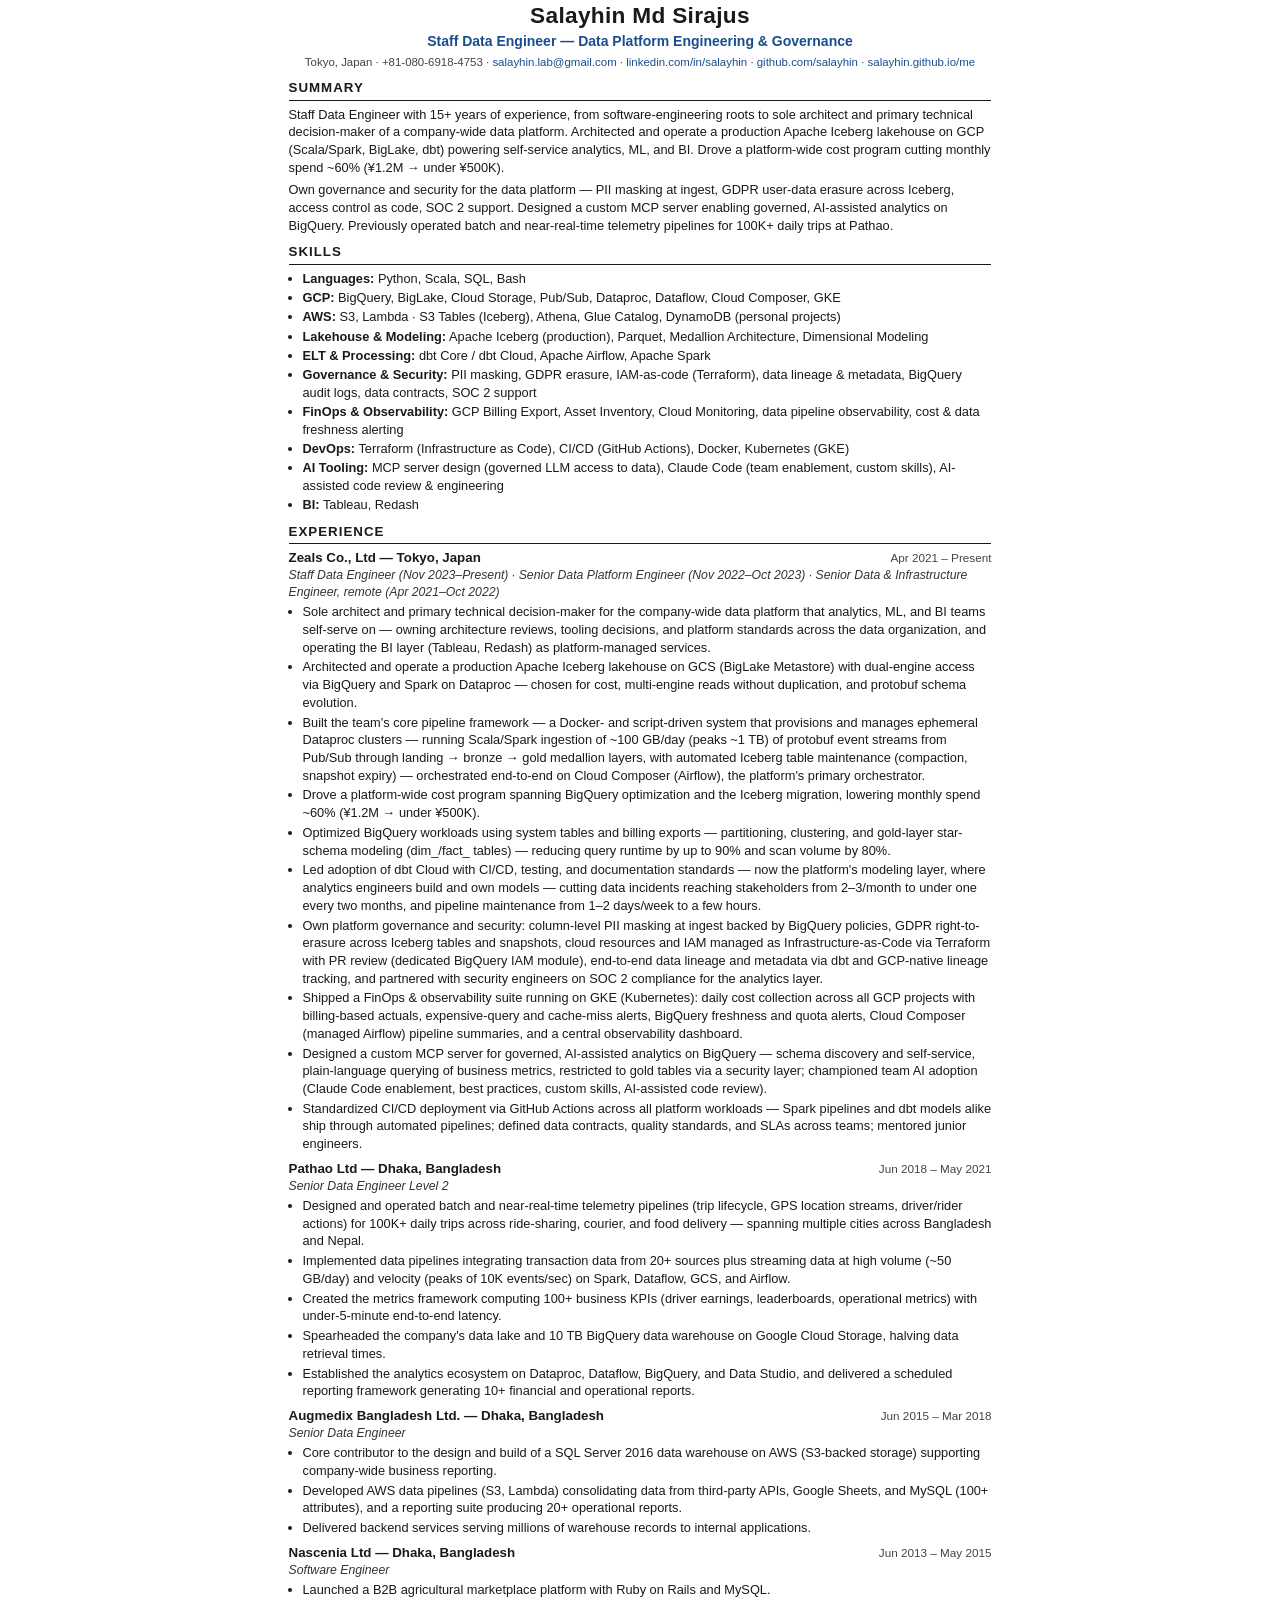
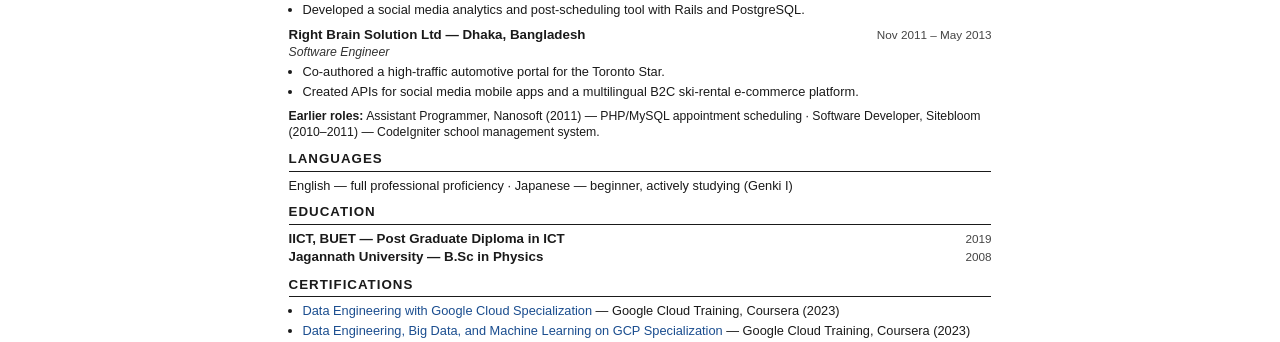
==== resume/resume.html @ dbd42363 "Retitle middle Zeals role to Senior Data Platform Engineer" ====
<!DOCTYPE html>
<html lang="en">
<head>
<meta charset="UTF-8">
<title>Salayhin Md Sirajus — Staff Data Engineer</title>
<style>
  @page { size: A4; margin: 13mm 14mm; }
  * { margin: 0; padding: 0; box-sizing: border-box; }
  body {
    font-family: "Helvetica Neue", Helvetica, Arial, sans-serif;
    font-size: 9.6pt; line-height: 1.38; color: #1a1a1a;
    max-width: 186mm; margin: 0 auto;
  }
  a { color: #1a4d8f; text-decoration: none; }
  h1 { font-size: 17pt; letter-spacing: .3px; text-align: center; }
  .tagline { text-align: center; font-size: 10.5pt; font-weight: 600; color: #1a4d8f; margin-top: 1px; }
  .contact-line { text-align: center; font-size: 8.6pt; color: #444; margin-top: 3px; }
  .contact-line span { white-space: nowrap; }
  h2 {
    font-size: 10pt; text-transform: uppercase; letter-spacing: 1px;
    border-bottom: 1.2px solid #1a1a1a; padding-bottom: 2px; margin: 9px 0 5px;
  }
  .job { margin-bottom: 7px; }
  .job-head { display: flex; justify-content: space-between; align-items: baseline; }
  .job-head h3 { font-size: 10pt; }
  .job-head .dates { font-size: 8.8pt; color: #444; white-space: nowrap; }
  .job .org { font-size: 9.2pt; font-style: italic; color: #333; margin-bottom: 2px; }
  ul { margin: 1px 0 0 14px; }
  li { margin-bottom: 2.2px; }
  .skills-list { margin-left: 14px; }
  .skills-list li { margin-bottom: 1.6px; }
  .earlier { font-size: 9.2pt; }
  .nobreak { break-inside: avoid; }
</style>
</head>
<body>

<h1>Salayhin Md Sirajus</h1>
<div class="tagline">Staff Data Engineer — Data Platform Engineering &amp; Governance</div>
<div class="contact-line">
  <span>Tokyo, Japan</span> · <span>+81-080-6918-4753</span> · <span><a href="mailto:salayhin.lab@gmail.com">salayhin.lab@gmail.com</a></span> ·
  <span><a href="https://linkedin.com/in/salayhin">linkedin.com/in/salayhin</a></span> · <span><a href="https://github.com/salayhin">github.com/salayhin</a></span> · <span><a href="https://salayhin.github.io/me/">salayhin.github.io/me</a></span>
</div>

<h2>Summary</h2>
<p style="margin-bottom: 5px;">Staff Data Engineer with 15+ years of experience, from software-engineering roots to sole architect and primary technical decision-maker of a company-wide data platform. Architected and operate a production Apache Iceberg lakehouse on GCP (Scala/Spark, BigLake, dbt) powering self-service analytics, ML, and BI. Drove a platform-wide cost program cutting monthly spend ~60% (¥1.2M → under ¥500K).</p>
<p>Own governance and security for the data platform — PII masking at ingest, GDPR user-data erasure across Iceberg, access control as code, SOC&nbsp;2 support. Designed a custom MCP server enabling governed, AI-assisted analytics on BigQuery. Previously operated batch and near-real-time telemetry pipelines for 100K+ daily trips at Pathao.</p>

<h2>Skills</h2>
<ul class="skills-list">
  <li><strong>Languages:</strong> Python, Scala, SQL, Bash</li>
  <li><strong>GCP:</strong> BigQuery, BigLake, Cloud Storage, Pub/Sub, Dataproc, Dataflow, Cloud Composer, GKE</li>
  <li><strong>AWS:</strong> S3, Lambda · S3 Tables (Iceberg), Athena, Glue Catalog, DynamoDB (personal projects)</li>
  <li><strong>Lakehouse &amp; Modeling:</strong> Apache Iceberg (production), Parquet, Medallion Architecture, Dimensional Modeling</li>
  <li><strong>ELT &amp; Processing:</strong> dbt Core / dbt Cloud, Apache Airflow, Apache Spark</li>
  <li><strong>Governance &amp; Security:</strong> PII masking, GDPR erasure, IAM-as-code (Terraform), data lineage &amp; metadata, BigQuery audit logs, data contracts, SOC 2 support</li>
  <li><strong>FinOps &amp; Observability:</strong> GCP Billing Export, Asset Inventory, Cloud Monitoring, data pipeline observability, cost &amp; data freshness alerting</li>
  <li><strong>DevOps:</strong> Terraform (Infrastructure as Code), CI/CD (GitHub Actions), Docker, Kubernetes (GKE)</li>
  <li><strong>AI Tooling:</strong> MCP server design (governed LLM access to data), Claude Code (team enablement, custom skills), AI-assisted code review &amp; engineering</li>
  <li><strong>BI:</strong> Tableau, Redash</li>
</ul>

<h2>Experience</h2>

<div class="job">
  <div class="job-head"><h3>Zeals Co., Ltd — Tokyo, Japan</h3><span class="dates">Apr 2021 – Present</span></div>
  <div class="org">Staff Data Engineer (Nov 2023–Present) · Senior Data Platform Engineer (Nov 2022–Oct 2023) · Senior Data &amp; Infrastructure Engineer, remote (Apr 2021–Oct 2022)</div>
  <ul>
    <li>Sole architect and primary technical decision-maker for the company-wide data platform that analytics, ML, and BI teams self-serve on — owning architecture reviews, tooling decisions, and platform standards across the data organization, and operating the BI layer (Tableau, Redash) as platform-managed services.</li>
    <li>Architected and operate a production Apache Iceberg lakehouse on GCS (BigLake Metastore) with dual-engine access via BigQuery and Spark on Dataproc — chosen for cost, multi-engine reads without duplication, and protobuf schema evolution.</li>
    <li>Built the team's core pipeline framework — a Docker- and script-driven system that provisions and manages ephemeral Dataproc clusters — running Scala/Spark ingestion of ~100 GB/day (peaks ~1 TB) of protobuf event streams from Pub/Sub through landing → bronze → gold medallion layers, with automated Iceberg table maintenance (compaction, snapshot expiry) — orchestrated end-to-end on Cloud Composer (Airflow), the platform's primary orchestrator.</li>
    <li>Drove a platform-wide cost program spanning BigQuery optimization and the Iceberg migration, lowering monthly spend ~60% (¥1.2M → under ¥500K).</li>
    <li>Optimized BigQuery workloads using system tables and billing exports — partitioning, clustering, and gold-layer star-schema modeling (dim_/fact_ tables) — reducing query runtime by up to 90% and scan volume by 80%.</li>
    <li>Led adoption of dbt Cloud with CI/CD, testing, and documentation standards — now the platform's modeling layer, where analytics engineers build and own models — cutting data incidents reaching stakeholders from 2–3/month to under one every two months, and pipeline maintenance from 1–2 days/week to a few hours.</li>
    <li>Own platform governance and security: column-level PII masking at ingest backed by BigQuery policies, GDPR right-to-erasure across Iceberg tables and snapshots, cloud resources and IAM managed as Infrastructure-as-Code via Terraform with PR review (dedicated BigQuery IAM module), end-to-end data lineage and metadata via dbt and GCP-native lineage tracking, and partnered with security engineers on SOC 2 compliance for the analytics layer.</li>
    <li>Shipped a FinOps &amp; observability suite running on GKE (Kubernetes): daily cost collection across all GCP projects with billing-based actuals, expensive-query and cache-miss alerts, BigQuery freshness and quota alerts, Cloud Composer (managed Airflow) pipeline summaries, and a central observability dashboard.</li>
    <li>Designed a custom MCP server for governed, AI-assisted analytics on BigQuery — schema discovery and self-service, plain-language querying of business metrics, restricted to gold tables via a security layer; championed team AI adoption (Claude Code enablement, best practices, custom skills, AI-assisted code review).</li>
    <li>Standardized CI/CD deployment via GitHub Actions across all platform workloads — Spark pipelines and dbt models alike ship through automated pipelines; defined data contracts, quality standards, and SLAs across teams; mentored junior engineers.</li>
  </ul>
</div>

<div class="job nobreak">
  <div class="job-head"><h3>Pathao Ltd — Dhaka, Bangladesh</h3><span class="dates">Jun 2018 – May 2021</span></div>
  <div class="org">Senior Data Engineer Level 2</div>
  <ul>
    <li>Designed and operated batch and near-real-time telemetry pipelines (trip lifecycle, GPS location streams, driver/rider actions) for 100K+ daily trips across ride-sharing, courier, and food delivery — spanning multiple cities across Bangladesh and Nepal.</li>
    <li>Implemented data pipelines integrating transaction data from 20+ sources plus streaming data at high volume (~50 GB/day) and velocity (peaks of 10K events/sec) on Spark, Dataflow, GCS, and Airflow.</li>
    <li>Created the metrics framework computing 100+ business KPIs (driver earnings, leaderboards, operational metrics) with under-5-minute end-to-end latency.</li>
    <li>Spearheaded the company's data lake and 10 TB BigQuery data warehouse on Google Cloud Storage, halving data retrieval times.</li>
    <li>Established the analytics ecosystem on Dataproc, Dataflow, BigQuery, and Data Studio, and delivered a scheduled reporting framework generating 10+ financial and operational reports.</li>
  </ul>
</div>

<div class="job nobreak">
  <div class="job-head"><h3>Augmedix Bangladesh Ltd. — Dhaka, Bangladesh</h3><span class="dates">Jun 2015 – Mar 2018</span></div>
  <div class="org">Senior Data Engineer</div>
  <ul>
    <li>Core contributor to the design and build of a SQL Server 2016 data warehouse on AWS (S3-backed storage) supporting company-wide business reporting.</li>
    <li>Developed AWS data pipelines (S3, Lambda) consolidating data from third-party APIs, Google Sheets, and MySQL (100+ attributes), and a reporting suite producing 20+ operational reports.</li>
    <li>Delivered backend services serving millions of warehouse records to internal applications.</li>
  </ul>
</div>

<div class="job nobreak">
  <div class="job-head"><h3>Nascenia Ltd — Dhaka, Bangladesh</h3><span class="dates">Jun 2013 – May 2015</span></div>
  <div class="org">Software Engineer</div>
  <ul>
    <li>Launched a B2B agricultural marketplace platform with Ruby on Rails and MySQL.</li>
    <li>Developed a social media analytics and post-scheduling tool with Rails and PostgreSQL.</li>
  </ul>
</div>

<div class="job nobreak">
  <div class="job-head"><h3>Right Brain Solution Ltd — Dhaka, Bangladesh</h3><span class="dates">Nov 2011 – May 2013</span></div>
  <div class="org">Software Engineer</div>
  <ul>
    <li>Co-authored a high-traffic automotive portal for the Toronto Star.</li>
    <li>Created APIs for social media mobile apps and a multilingual B2C ski-rental e-commerce platform.</li>
  </ul>
</div>

<p class="earlier"><strong>Earlier roles:</strong> Assistant Programmer, Nanosoft (2011) — PHP/MySQL appointment scheduling · Software Developer, Sitebloom (2010–2011) — CodeIgniter school management system.</p>

<h2>Languages</h2>
<p>English — full professional proficiency · Japanese — beginner, actively studying (Genki I)</p>

<h2>Education</h2>
<div class="job-head"><h3>IICT, BUET — Post Graduate Diploma in ICT</h3><span class="dates">2019</span></div>
<div class="job-head"><h3>Jagannath University — B.Sc in Physics</h3><span class="dates">2008</span></div>

<h2>Certifications</h2>
<ul>
  <li><a href="https://www.coursera.org/account/accomplishments/specialization/certificate/MQRYP6DEBYBE">Data Engineering with Google Cloud Specialization</a> — Google Cloud Training, Coursera (2023)</li>
  <li><a href="https://www.coursera.org/account/accomplishments/specialization/certificate/AAQ4TJYJCSDY">Data Engineering, Big Data, and Machine Learning on GCP Specialization</a> — Google Cloud Training, Coursera (2023)</li>
</ul>

</body>
</html>
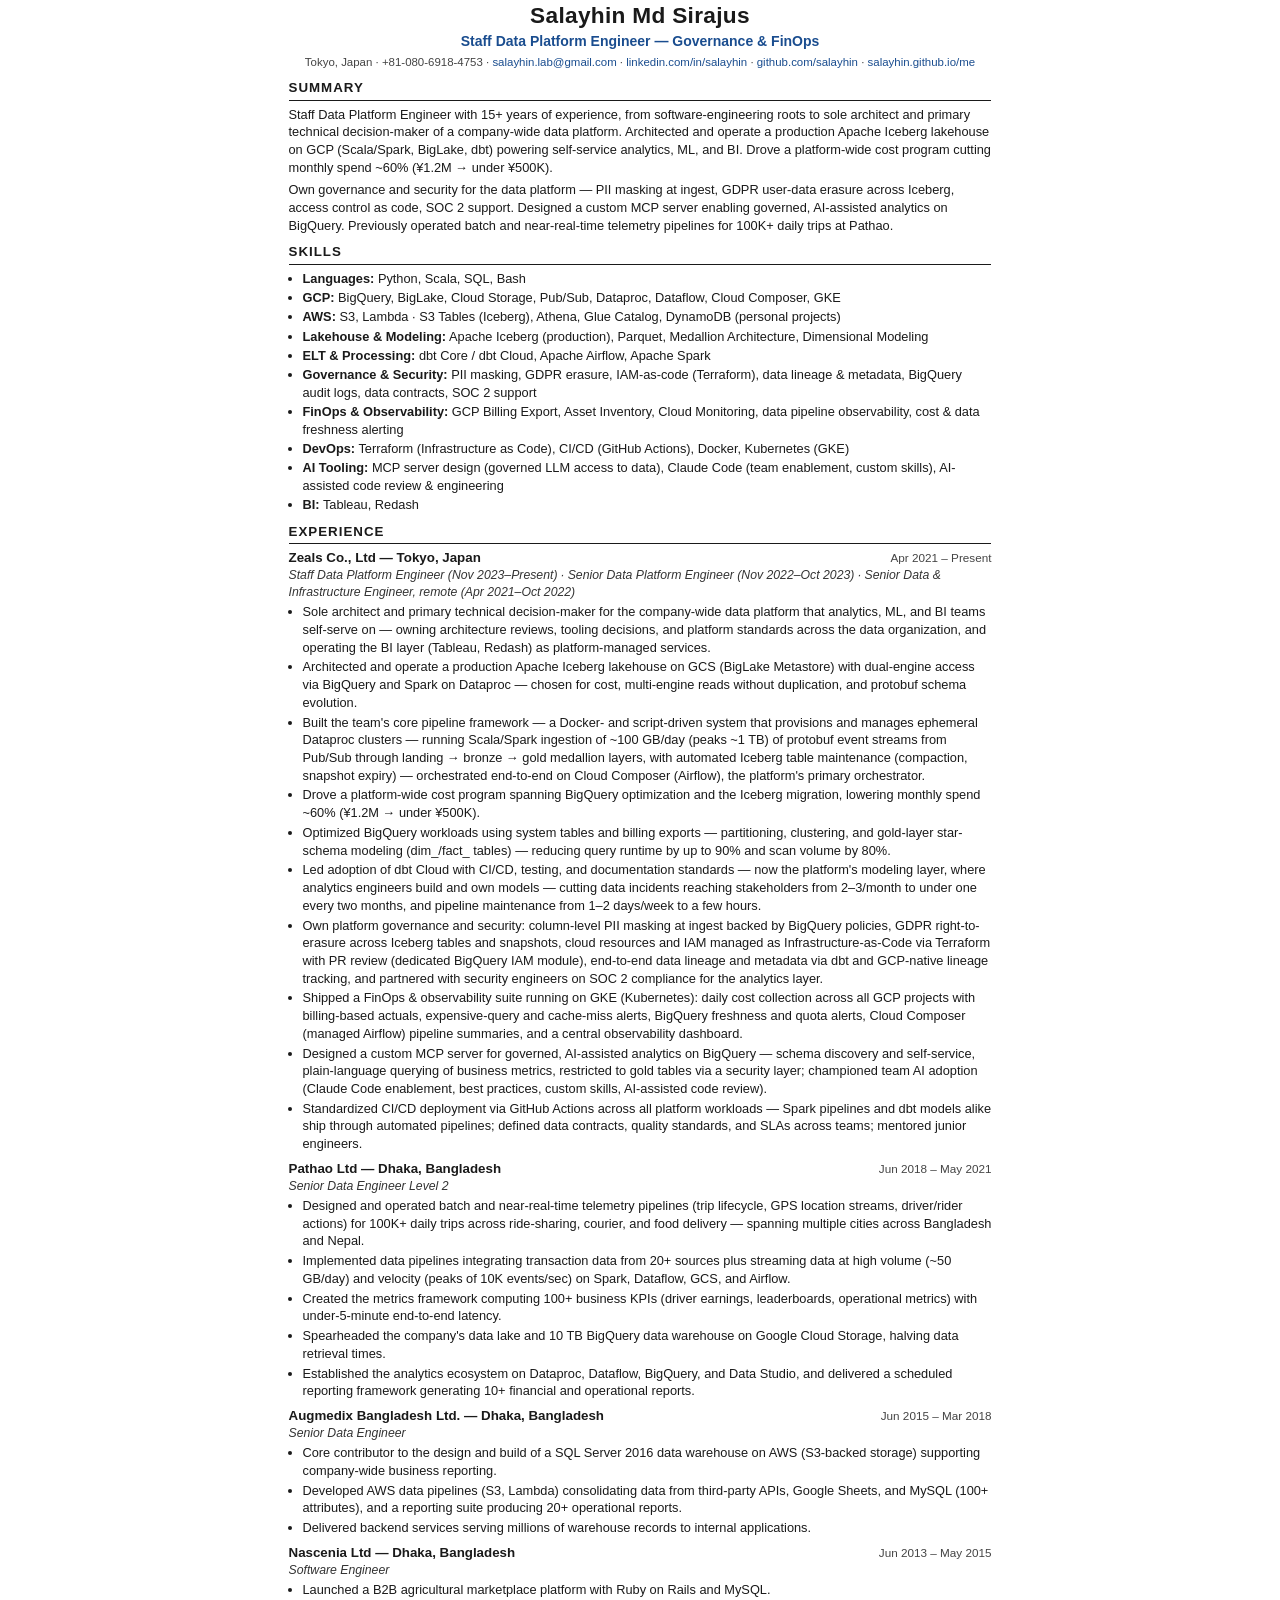
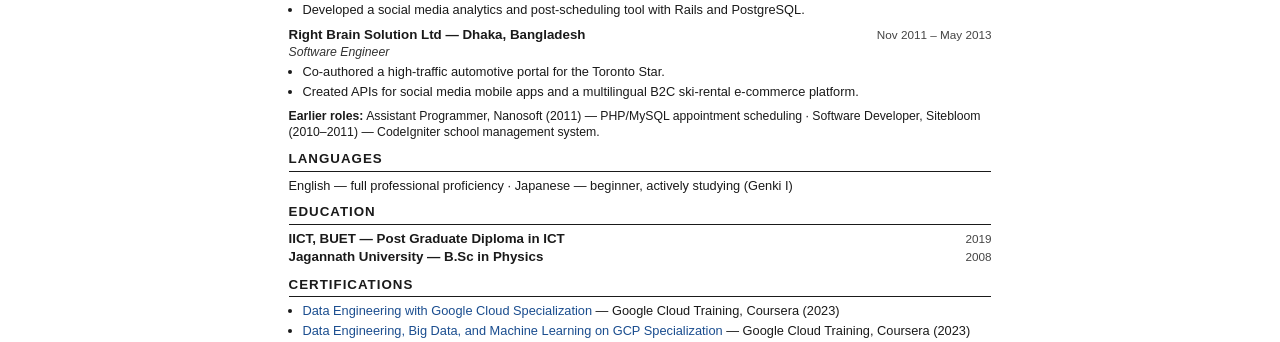
==== commit dcb4131d: "Retitle current role to Staff Data Platform Engineer; trim tagline" ====
--- a/resume/resume.html
+++ b/resume/resume.html
@@ -2,7 +2,7 @@
 <html lang="en">
 <head>
 <meta charset="UTF-8">
-<title>Salayhin Md Sirajus — Staff Data Engineer</title>
+<title>Salayhin Md Sirajus — Staff Data Platform Engineer</title>
 <style>
   @page { size: A4; margin: 13mm 14mm; }
   * { margin: 0; padding: 0; box-sizing: border-box; }
@@ -36,14 +36,14 @@
 <body>
 
 <h1>Salayhin Md Sirajus</h1>
-<div class="tagline">Staff Data Engineer — Data Platform Engineering &amp; Governance</div>
+<div class="tagline">Staff Data Platform Engineer — Governance &amp; FinOps</div>
 <div class="contact-line">
   <span>Tokyo, Japan</span> · <span>+81-080-6918-4753</span> · <span><a href="mailto:salayhin.lab@gmail.com">salayhin.lab@gmail.com</a></span> ·
   <span><a href="https://linkedin.com/in/salayhin">linkedin.com/in/salayhin</a></span> · <span><a href="https://github.com/salayhin">github.com/salayhin</a></span> · <span><a href="https://salayhin.github.io/me/">salayhin.github.io/me</a></span>
 </div>
 
 <h2>Summary</h2>
-<p style="margin-bottom: 5px;">Staff Data Engineer with 15+ years of experience, from software-engineering roots to sole architect and primary technical decision-maker of a company-wide data platform. Architected and operate a production Apache Iceberg lakehouse on GCP (Scala/Spark, BigLake, dbt) powering self-service analytics, ML, and BI. Drove a platform-wide cost program cutting monthly spend ~60% (¥1.2M → under ¥500K).</p>
+<p style="margin-bottom: 5px;">Staff Data Platform Engineer with 15+ years of experience, from software-engineering roots to sole architect and primary technical decision-maker of a company-wide data platform. Architected and operate a production Apache Iceberg lakehouse on GCP (Scala/Spark, BigLake, dbt) powering self-service analytics, ML, and BI. Drove a platform-wide cost program cutting monthly spend ~60% (¥1.2M → under ¥500K).</p>
 <p>Own governance and security for the data platform — PII masking at ingest, GDPR user-data erasure across Iceberg, access control as code, SOC&nbsp;2 support. Designed a custom MCP server enabling governed, AI-assisted analytics on BigQuery. Previously operated batch and near-real-time telemetry pipelines for 100K+ daily trips at Pathao.</p>
 
 <h2>Skills</h2>
@@ -64,7 +64,7 @@
 
 <div class="job">
   <div class="job-head"><h3>Zeals Co., Ltd — Tokyo, Japan</h3><span class="dates">Apr 2021 – Present</span></div>
-  <div class="org">Staff Data Engineer (Nov 2023–Present) · Senior Data Platform Engineer (Nov 2022–Oct 2023) · Senior Data &amp; Infrastructure Engineer, remote (Apr 2021–Oct 2022)</div>
+  <div class="org">Staff Data Platform Engineer (Nov 2023–Present) · Senior Data Platform Engineer (Nov 2022–Oct 2023) · Senior Data &amp; Infrastructure Engineer, remote (Apr 2021–Oct 2022)</div>
   <ul>
     <li>Sole architect and primary technical decision-maker for the company-wide data platform that analytics, ML, and BI teams self-serve on — owning architecture reviews, tooling decisions, and platform standards across the data organization, and operating the BI layer (Tableau, Redash) as platform-managed services.</li>
     <li>Architected and operate a production Apache Iceberg lakehouse on GCS (BigLake Metastore) with dual-engine access via BigQuery and Spark on Dataproc — chosen for cost, multi-engine reads without duplication, and protobuf schema evolution.</li>
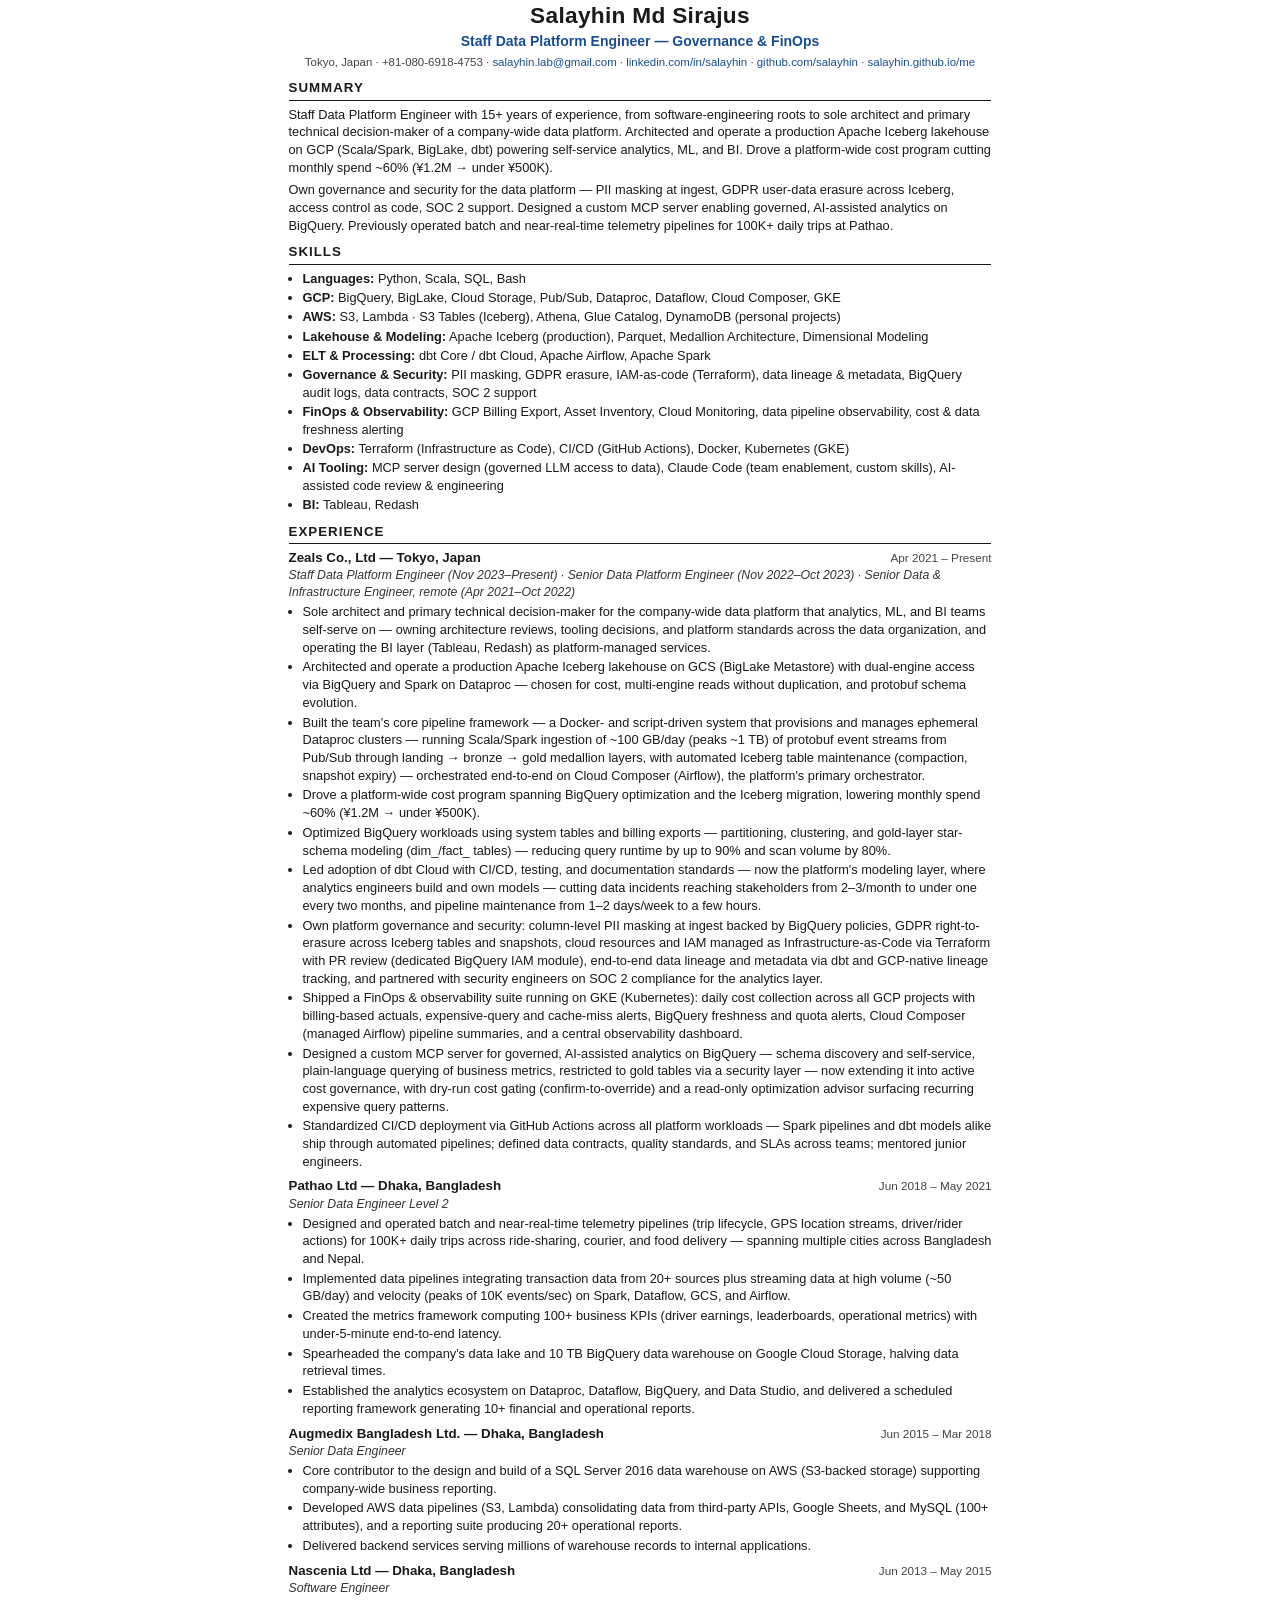
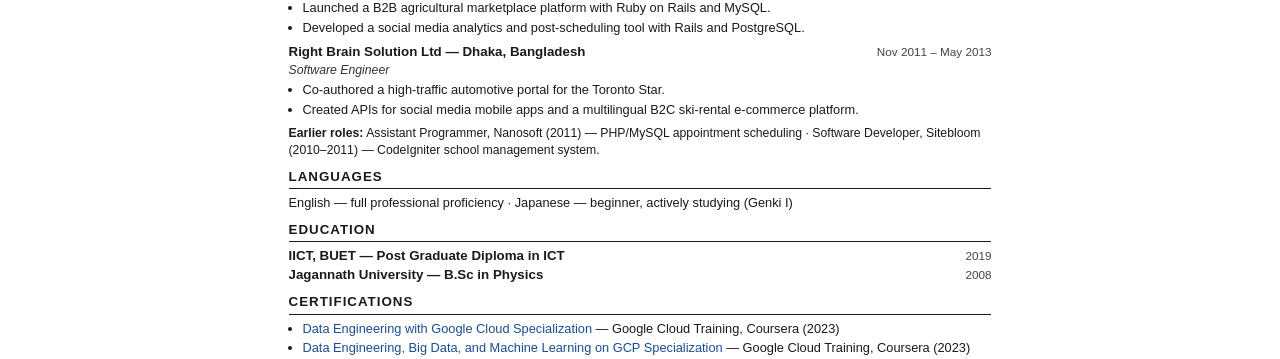
==== commit 066bcc1a: "Resume Updated" ====
--- a/resume/resume.html
+++ b/resume/resume.html
@@ -74,7 +74,7 @@
     <li>Led adoption of dbt Cloud with CI/CD, testing, and documentation standards — now the platform's modeling layer, where analytics engineers build and own models — cutting data incidents reaching stakeholders from 2–3/month to under one every two months, and pipeline maintenance from 1–2 days/week to a few hours.</li>
     <li>Own platform governance and security: column-level PII masking at ingest backed by BigQuery policies, GDPR right-to-erasure across Iceberg tables and snapshots, cloud resources and IAM managed as Infrastructure-as-Code via Terraform with PR review (dedicated BigQuery IAM module), end-to-end data lineage and metadata via dbt and GCP-native lineage tracking, and partnered with security engineers on SOC 2 compliance for the analytics layer.</li>
     <li>Shipped a FinOps &amp; observability suite running on GKE (Kubernetes): daily cost collection across all GCP projects with billing-based actuals, expensive-query and cache-miss alerts, BigQuery freshness and quota alerts, Cloud Composer (managed Airflow) pipeline summaries, and a central observability dashboard.</li>
-    <li>Designed a custom MCP server for governed, AI-assisted analytics on BigQuery — schema discovery and self-service, plain-language querying of business metrics, restricted to gold tables via a security layer; championed team AI adoption (Claude Code enablement, best practices, custom skills, AI-assisted code review).</li>
+    <li>Designed a custom MCP server for governed, AI-assisted analytics on BigQuery — schema discovery and self-service, plain-language querying of business metrics, restricted to gold tables via a security layer — now extending it into active cost governance, with dry-run cost gating (confirm-to-override) and a read-only optimization advisor surfacing recurring expensive query patterns.</li>
     <li>Standardized CI/CD deployment via GitHub Actions across all platform workloads — Spark pipelines and dbt models alike ship through automated pipelines; defined data contracts, quality standards, and SLAs across teams; mentored junior engineers.</li>
   </ul>
 </div>
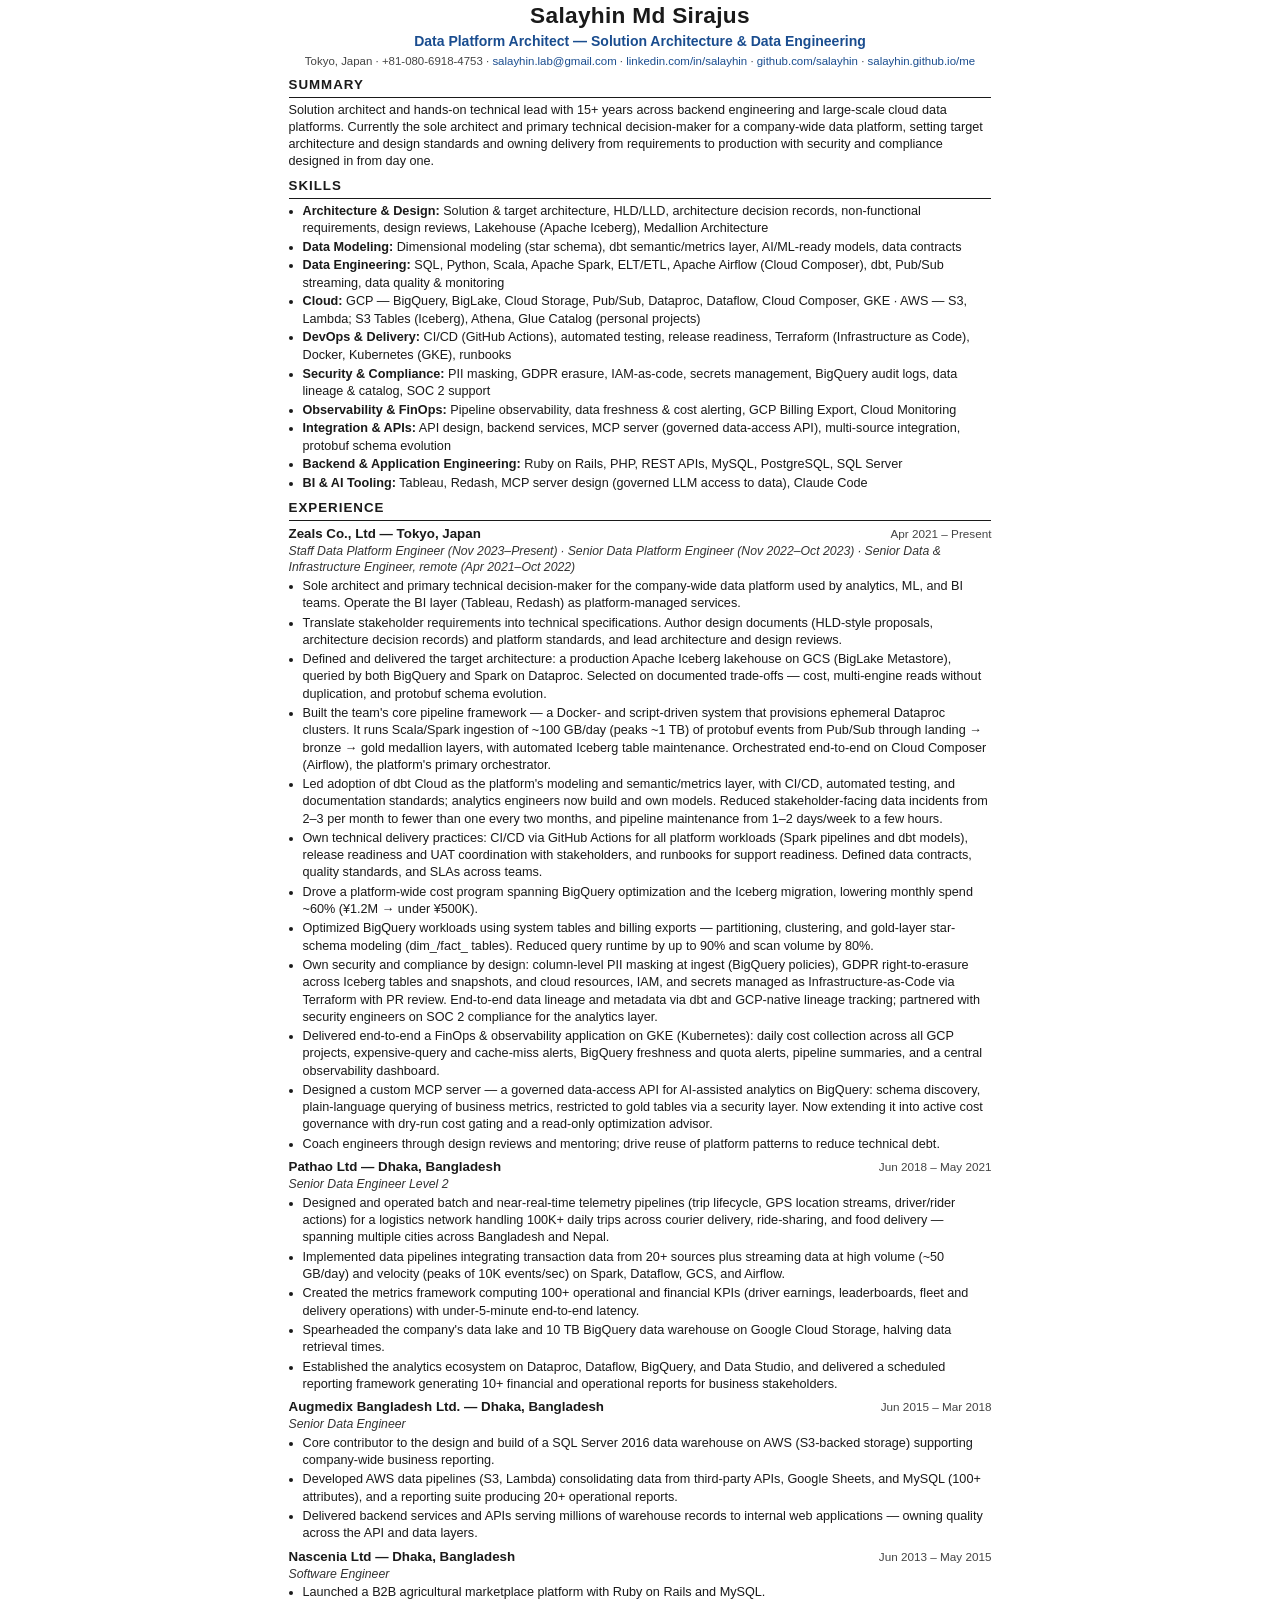
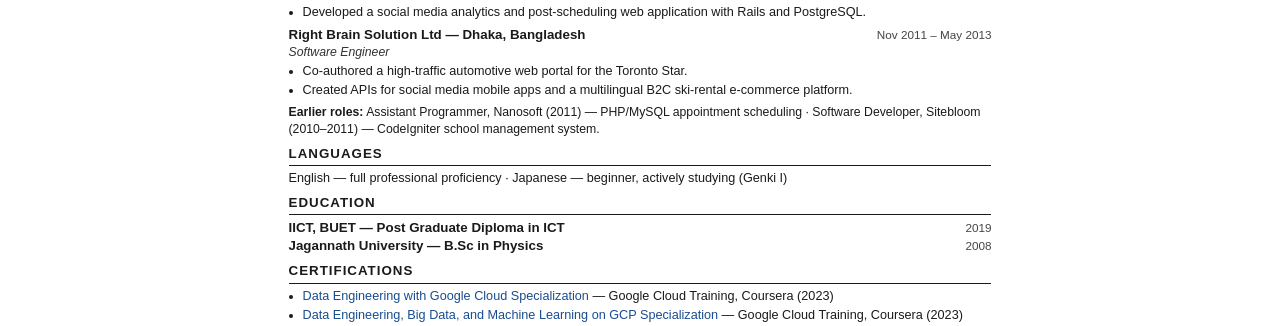
==== commit 04402b21: "Resume Updated" ====
--- a/resume/resume.html
+++ b/resume/resume.html
@@ -2,13 +2,13 @@
 <html lang="en">
 <head>
 <meta charset="UTF-8">
-<title>Salayhin Md Sirajus — Staff Data Platform Engineer</title>
+<title>Salayhin Md Sirajus — Data Platform Architect</title>
 <style>
-  @page { size: A4; margin: 13mm 14mm; }
+  @page { size: A4; margin: 11mm 14mm; }
   * { margin: 0; padding: 0; box-sizing: border-box; }
   body {
     font-family: "Helvetica Neue", Helvetica, Arial, sans-serif;
-    font-size: 9.6pt; line-height: 1.38; color: #1a1a1a;
+    font-size: 9.5pt; line-height: 1.36; color: #1a1a1a;
     max-width: 186mm; margin: 0 auto;
   }
   a { color: #1a4d8f; text-decoration: none; }
@@ -18,9 +18,9 @@
   .contact-line span { white-space: nowrap; }
   h2 {
     font-size: 10pt; text-transform: uppercase; letter-spacing: 1px;
-    border-bottom: 1.2px solid #1a1a1a; padding-bottom: 2px; margin: 9px 0 5px;
+    border-bottom: 1.2px solid #1a1a1a; padding-bottom: 2px; margin: 7px 0 4px;
   }
-  .job { margin-bottom: 7px; }
+  .job { margin-bottom: 5px; }
   .job-head { display: flex; justify-content: space-between; align-items: baseline; }
   .job-head h3 { font-size: 10pt; }
   .job-head .dates { font-size: 8.8pt; color: #444; white-space: nowrap; }
@@ -36,28 +36,27 @@
 <body>
 
 <h1>Salayhin Md Sirajus</h1>
-<div class="tagline">Staff Data Platform Engineer — Governance &amp; FinOps</div>
+<div class="tagline">Data Platform Architect — Solution Architecture &amp; Data Engineering</div>
 <div class="contact-line">
   <span>Tokyo, Japan</span> · <span>+81-080-6918-4753</span> · <span><a href="mailto:salayhin.lab@gmail.com">salayhin.lab@gmail.com</a></span> ·
   <span><a href="https://linkedin.com/in/salayhin">linkedin.com/in/salayhin</a></span> · <span><a href="https://github.com/salayhin">github.com/salayhin</a></span> · <span><a href="https://salayhin.github.io/me/">salayhin.github.io/me</a></span>
 </div>
 
 <h2>Summary</h2>
-<p style="margin-bottom: 5px;">Staff Data Platform Engineer with 15+ years of experience, from software-engineering roots to sole architect and primary technical decision-maker of a company-wide data platform. Architected and operate a production Apache Iceberg lakehouse on GCP (Scala/Spark, BigLake, dbt) powering self-service analytics, ML, and BI. Drove a platform-wide cost program cutting monthly spend ~60% (¥1.2M → under ¥500K).</p>
-<p>Own governance and security for the data platform — PII masking at ingest, GDPR user-data erasure across Iceberg, access control as code, SOC&nbsp;2 support. Designed a custom MCP server enabling governed, AI-assisted analytics on BigQuery. Previously operated batch and near-real-time telemetry pipelines for 100K+ daily trips at Pathao.</p>
+<p>Solution architect and hands-on technical lead with 15+ years across backend engineering and large-scale cloud data platforms. Currently the sole architect and primary technical decision-maker for a company-wide data platform, setting target architecture and design standards and owning delivery from requirements to production with security and compliance designed in from day one.</p>
 
 <h2>Skills</h2>
 <ul class="skills-list">
-  <li><strong>Languages:</strong> Python, Scala, SQL, Bash</li>
-  <li><strong>GCP:</strong> BigQuery, BigLake, Cloud Storage, Pub/Sub, Dataproc, Dataflow, Cloud Composer, GKE</li>
-  <li><strong>AWS:</strong> S3, Lambda · S3 Tables (Iceberg), Athena, Glue Catalog, DynamoDB (personal projects)</li>
-  <li><strong>Lakehouse &amp; Modeling:</strong> Apache Iceberg (production), Parquet, Medallion Architecture, Dimensional Modeling</li>
-  <li><strong>ELT &amp; Processing:</strong> dbt Core / dbt Cloud, Apache Airflow, Apache Spark</li>
-  <li><strong>Governance &amp; Security:</strong> PII masking, GDPR erasure, IAM-as-code (Terraform), data lineage &amp; metadata, BigQuery audit logs, data contracts, SOC 2 support</li>
-  <li><strong>FinOps &amp; Observability:</strong> GCP Billing Export, Asset Inventory, Cloud Monitoring, data pipeline observability, cost &amp; data freshness alerting</li>
-  <li><strong>DevOps:</strong> Terraform (Infrastructure as Code), CI/CD (GitHub Actions), Docker, Kubernetes (GKE)</li>
-  <li><strong>AI Tooling:</strong> MCP server design (governed LLM access to data), Claude Code (team enablement, custom skills), AI-assisted code review &amp; engineering</li>
-  <li><strong>BI:</strong> Tableau, Redash</li>
+  <li><strong>Architecture &amp; Design:</strong> Solution &amp; target architecture, HLD/LLD, architecture decision records, non-functional requirements, design reviews, Lakehouse (Apache Iceberg), Medallion Architecture</li>
+  <li><strong>Data Modeling:</strong> Dimensional modeling (star schema), dbt semantic/metrics layer, AI/ML-ready models, data contracts</li>
+  <li><strong>Data Engineering:</strong> SQL, Python, Scala, Apache Spark, ELT/ETL, Apache Airflow (Cloud Composer), dbt, Pub/Sub streaming, data quality &amp; monitoring</li>
+  <li><strong>Cloud:</strong> GCP — BigQuery, BigLake, Cloud Storage, Pub/Sub, Dataproc, Dataflow, Cloud Composer, GKE · AWS — S3, Lambda; S3 Tables (Iceberg), Athena, Glue Catalog (personal projects)</li>
+  <li><strong>DevOps &amp; Delivery:</strong> CI/CD (GitHub Actions), automated testing, release readiness, Terraform (Infrastructure as Code), Docker, Kubernetes (GKE), runbooks</li>
+  <li><strong>Security &amp; Compliance:</strong> PII masking, GDPR erasure, IAM-as-code, secrets management, BigQuery audit logs, data lineage &amp; catalog, SOC 2 support</li>
+  <li><strong>Observability &amp; FinOps:</strong> Pipeline observability, data freshness &amp; cost alerting, GCP Billing Export, Cloud Monitoring</li>
+  <li><strong>Integration &amp; APIs:</strong> API design, backend services, MCP server (governed data-access API), multi-source integration, protobuf schema evolution</li>
+  <li><strong>Backend &amp; Application Engineering:</strong> Ruby on Rails, PHP, REST APIs, MySQL, PostgreSQL, SQL Server</li>
+  <li><strong>BI &amp; AI Tooling:</strong> Tableau, Redash, MCP server design (governed LLM access to data), Claude Code</li>
 </ul>
 
 <h2>Experience</h2>
@@ -66,16 +65,18 @@
   <div class="job-head"><h3>Zeals Co., Ltd — Tokyo, Japan</h3><span class="dates">Apr 2021 – Present</span></div>
   <div class="org">Staff Data Platform Engineer (Nov 2023–Present) · Senior Data Platform Engineer (Nov 2022–Oct 2023) · Senior Data &amp; Infrastructure Engineer, remote (Apr 2021–Oct 2022)</div>
   <ul>
-    <li>Sole architect and primary technical decision-maker for the company-wide data platform that analytics, ML, and BI teams self-serve on — owning architecture reviews, tooling decisions, and platform standards across the data organization, and operating the BI layer (Tableau, Redash) as platform-managed services.</li>
-    <li>Architected and operate a production Apache Iceberg lakehouse on GCS (BigLake Metastore) with dual-engine access via BigQuery and Spark on Dataproc — chosen for cost, multi-engine reads without duplication, and protobuf schema evolution.</li>
-    <li>Built the team's core pipeline framework — a Docker- and script-driven system that provisions and manages ephemeral Dataproc clusters — running Scala/Spark ingestion of ~100 GB/day (peaks ~1 TB) of protobuf event streams from Pub/Sub through landing → bronze → gold medallion layers, with automated Iceberg table maintenance (compaction, snapshot expiry) — orchestrated end-to-end on Cloud Composer (Airflow), the platform's primary orchestrator.</li>
+    <li>Sole architect and primary technical decision-maker for the company-wide data platform used by analytics, ML, and BI teams. Operate the BI layer (Tableau, Redash) as platform-managed services.</li>
+    <li>Translate stakeholder requirements into technical specifications. Author design documents (HLD-style proposals, architecture decision records) and platform standards, and lead architecture and design reviews.</li>
+    <li>Defined and delivered the target architecture: a production Apache Iceberg lakehouse on GCS (BigLake Metastore), queried by both BigQuery and Spark on Dataproc. Selected on documented trade-offs — cost, multi-engine reads without duplication, and protobuf schema evolution.</li>
+    <li>Built the team's core pipeline framework — a Docker- and script-driven system that provisions ephemeral Dataproc clusters. It runs Scala/Spark ingestion of ~100 GB/day (peaks ~1 TB) of protobuf events from Pub/Sub through landing → bronze → gold medallion layers, with automated Iceberg table maintenance. Orchestrated end-to-end on Cloud Composer (Airflow), the platform's primary orchestrator.</li>
+    <li>Led adoption of dbt Cloud as the platform's modeling and semantic/metrics layer, with CI/CD, automated testing, and documentation standards; analytics engineers now build and own models. Reduced stakeholder-facing data incidents from 2–3 per month to fewer than one every two months, and pipeline maintenance from 1–2 days/week to a few hours.</li>
+    <li>Own technical delivery practices: CI/CD via GitHub Actions for all platform workloads (Spark pipelines and dbt models), release readiness and UAT coordination with stakeholders, and runbooks for support readiness. Defined data contracts, quality standards, and SLAs across teams.</li>
     <li>Drove a platform-wide cost program spanning BigQuery optimization and the Iceberg migration, lowering monthly spend ~60% (¥1.2M → under ¥500K).</li>
-    <li>Optimized BigQuery workloads using system tables and billing exports — partitioning, clustering, and gold-layer star-schema modeling (dim_/fact_ tables) — reducing query runtime by up to 90% and scan volume by 80%.</li>
-    <li>Led adoption of dbt Cloud with CI/CD, testing, and documentation standards — now the platform's modeling layer, where analytics engineers build and own models — cutting data incidents reaching stakeholders from 2–3/month to under one every two months, and pipeline maintenance from 1–2 days/week to a few hours.</li>
-    <li>Own platform governance and security: column-level PII masking at ingest backed by BigQuery policies, GDPR right-to-erasure across Iceberg tables and snapshots, cloud resources and IAM managed as Infrastructure-as-Code via Terraform with PR review (dedicated BigQuery IAM module), end-to-end data lineage and metadata via dbt and GCP-native lineage tracking, and partnered with security engineers on SOC 2 compliance for the analytics layer.</li>
-    <li>Shipped a FinOps &amp; observability suite running on GKE (Kubernetes): daily cost collection across all GCP projects with billing-based actuals, expensive-query and cache-miss alerts, BigQuery freshness and quota alerts, Cloud Composer (managed Airflow) pipeline summaries, and a central observability dashboard.</li>
-    <li>Designed a custom MCP server for governed, AI-assisted analytics on BigQuery — schema discovery and self-service, plain-language querying of business metrics, restricted to gold tables via a security layer — now extending it into active cost governance, with dry-run cost gating (confirm-to-override) and a read-only optimization advisor surfacing recurring expensive query patterns.</li>
-    <li>Standardized CI/CD deployment via GitHub Actions across all platform workloads — Spark pipelines and dbt models alike ship through automated pipelines; defined data contracts, quality standards, and SLAs across teams; mentored junior engineers.</li>
+    <li>Optimized BigQuery workloads using system tables and billing exports — partitioning, clustering, and gold-layer star-schema modeling (dim_/fact_ tables). Reduced query runtime by up to 90% and scan volume by 80%.</li>
+    <li>Own security and compliance by design: column-level PII masking at ingest (BigQuery policies), GDPR right-to-erasure across Iceberg tables and snapshots, and cloud resources, IAM, and secrets managed as Infrastructure-as-Code via Terraform with PR review. End-to-end data lineage and metadata via dbt and GCP-native lineage tracking; partnered with security engineers on SOC 2 compliance for the analytics layer.</li>
+    <li>Delivered end-to-end a FinOps &amp; observability application on GKE (Kubernetes): daily cost collection across all GCP projects, expensive-query and cache-miss alerts, BigQuery freshness and quota alerts, pipeline summaries, and a central observability dashboard.</li>
+    <li>Designed a custom MCP server — a governed data-access API for AI-assisted analytics on BigQuery: schema discovery, plain-language querying of business metrics, restricted to gold tables via a security layer. Now extending it into active cost governance with dry-run cost gating and a read-only optimization advisor.</li>
+    <li>Coach engineers through design reviews and mentoring; drive reuse of platform patterns to reduce technical debt.</li>
   </ul>
 </div>
 
@@ -83,11 +84,11 @@
   <div class="job-head"><h3>Pathao Ltd — Dhaka, Bangladesh</h3><span class="dates">Jun 2018 – May 2021</span></div>
   <div class="org">Senior Data Engineer Level 2</div>
   <ul>
-    <li>Designed and operated batch and near-real-time telemetry pipelines (trip lifecycle, GPS location streams, driver/rider actions) for 100K+ daily trips across ride-sharing, courier, and food delivery — spanning multiple cities across Bangladesh and Nepal.</li>
+    <li>Designed and operated batch and near-real-time telemetry pipelines (trip lifecycle, GPS location streams, driver/rider actions) for a logistics network handling 100K+ daily trips across courier delivery, ride-sharing, and food delivery — spanning multiple cities across Bangladesh and Nepal.</li>
     <li>Implemented data pipelines integrating transaction data from 20+ sources plus streaming data at high volume (~50 GB/day) and velocity (peaks of 10K events/sec) on Spark, Dataflow, GCS, and Airflow.</li>
-    <li>Created the metrics framework computing 100+ business KPIs (driver earnings, leaderboards, operational metrics) with under-5-minute end-to-end latency.</li>
+    <li>Created the metrics framework computing 100+ operational and financial KPIs (driver earnings, leaderboards, fleet and delivery operations) with under-5-minute end-to-end latency.</li>
     <li>Spearheaded the company's data lake and 10 TB BigQuery data warehouse on Google Cloud Storage, halving data retrieval times.</li>
-    <li>Established the analytics ecosystem on Dataproc, Dataflow, BigQuery, and Data Studio, and delivered a scheduled reporting framework generating 10+ financial and operational reports.</li>
+    <li>Established the analytics ecosystem on Dataproc, Dataflow, BigQuery, and Data Studio, and delivered a scheduled reporting framework generating 10+ financial and operational reports for business stakeholders.</li>
   </ul>
 </div>
 
@@ -97,7 +98,7 @@
   <ul>
     <li>Core contributor to the design and build of a SQL Server 2016 data warehouse on AWS (S3-backed storage) supporting company-wide business reporting.</li>
     <li>Developed AWS data pipelines (S3, Lambda) consolidating data from third-party APIs, Google Sheets, and MySQL (100+ attributes), and a reporting suite producing 20+ operational reports.</li>
-    <li>Delivered backend services serving millions of warehouse records to internal applications.</li>
+    <li>Delivered backend services and APIs serving millions of warehouse records to internal web applications — owning quality across the API and data layers.</li>
   </ul>
 </div>
 
@@ -106,7 +107,7 @@
   <div class="org">Software Engineer</div>
   <ul>
     <li>Launched a B2B agricultural marketplace platform with Ruby on Rails and MySQL.</li>
-    <li>Developed a social media analytics and post-scheduling tool with Rails and PostgreSQL.</li>
+    <li>Developed a social media analytics and post-scheduling web application with Rails and PostgreSQL.</li>
   </ul>
 </div>
 
@@ -114,7 +115,7 @@
   <div class="job-head"><h3>Right Brain Solution Ltd — Dhaka, Bangladesh</h3><span class="dates">Nov 2011 – May 2013</span></div>
   <div class="org">Software Engineer</div>
   <ul>
-    <li>Co-authored a high-traffic automotive portal for the Toronto Star.</li>
+    <li>Co-authored a high-traffic automotive web portal for the Toronto Star.</li>
     <li>Created APIs for social media mobile apps and a multilingual B2C ski-rental e-commerce platform.</li>
   </ul>
 </div>
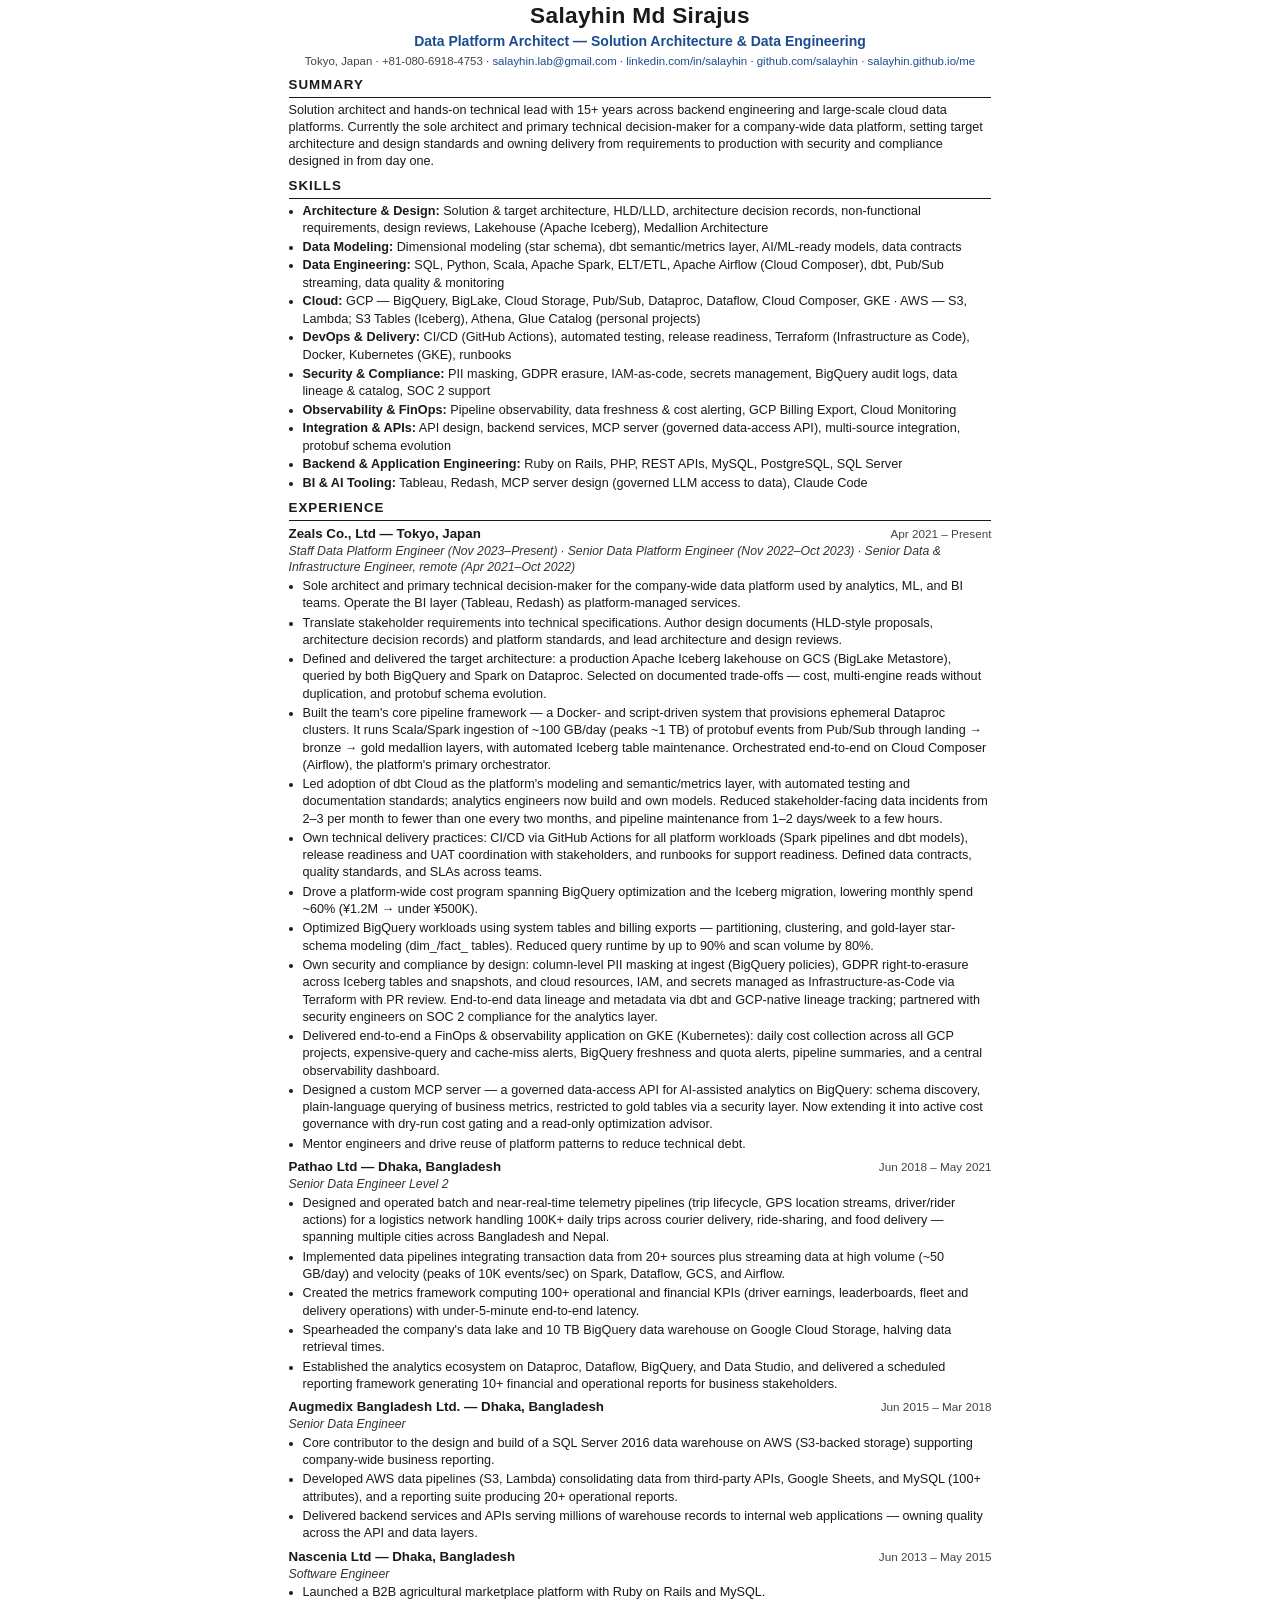
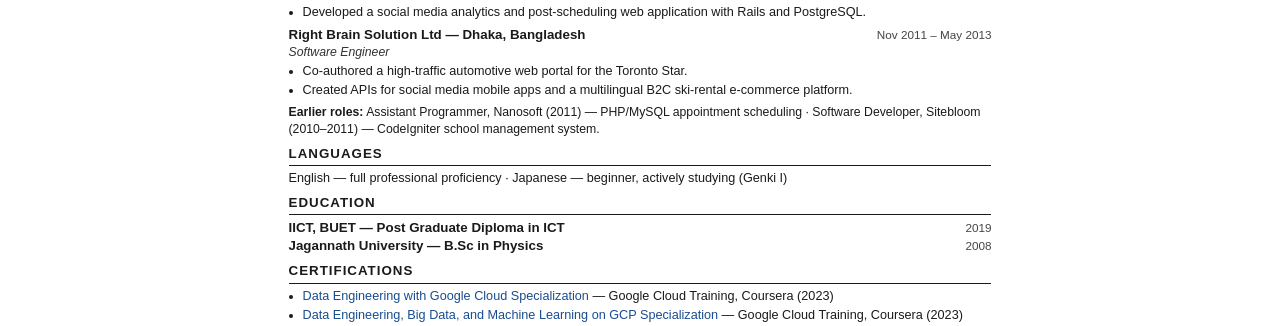
==== commit c3bddf79: "Resume Updated" ====
--- a/resume/resume.html
+++ b/resume/resume.html
@@ -69,14 +69,14 @@
     <li>Translate stakeholder requirements into technical specifications. Author design documents (HLD-style proposals, architecture decision records) and platform standards, and lead architecture and design reviews.</li>
     <li>Defined and delivered the target architecture: a production Apache Iceberg lakehouse on GCS (BigLake Metastore), queried by both BigQuery and Spark on Dataproc. Selected on documented trade-offs — cost, multi-engine reads without duplication, and protobuf schema evolution.</li>
     <li>Built the team's core pipeline framework — a Docker- and script-driven system that provisions ephemeral Dataproc clusters. It runs Scala/Spark ingestion of ~100 GB/day (peaks ~1 TB) of protobuf events from Pub/Sub through landing → bronze → gold medallion layers, with automated Iceberg table maintenance. Orchestrated end-to-end on Cloud Composer (Airflow), the platform's primary orchestrator.</li>
-    <li>Led adoption of dbt Cloud as the platform's modeling and semantic/metrics layer, with CI/CD, automated testing, and documentation standards; analytics engineers now build and own models. Reduced stakeholder-facing data incidents from 2–3 per month to fewer than one every two months, and pipeline maintenance from 1–2 days/week to a few hours.</li>
+    <li>Led adoption of dbt Cloud as the platform's modeling and semantic/metrics layer, with automated testing and documentation standards; analytics engineers now build and own models. Reduced stakeholder-facing data incidents from 2–3 per month to fewer than one every two months, and pipeline maintenance from 1–2 days/week to a few hours.</li>
     <li>Own technical delivery practices: CI/CD via GitHub Actions for all platform workloads (Spark pipelines and dbt models), release readiness and UAT coordination with stakeholders, and runbooks for support readiness. Defined data contracts, quality standards, and SLAs across teams.</li>
     <li>Drove a platform-wide cost program spanning BigQuery optimization and the Iceberg migration, lowering monthly spend ~60% (¥1.2M → under ¥500K).</li>
     <li>Optimized BigQuery workloads using system tables and billing exports — partitioning, clustering, and gold-layer star-schema modeling (dim_/fact_ tables). Reduced query runtime by up to 90% and scan volume by 80%.</li>
     <li>Own security and compliance by design: column-level PII masking at ingest (BigQuery policies), GDPR right-to-erasure across Iceberg tables and snapshots, and cloud resources, IAM, and secrets managed as Infrastructure-as-Code via Terraform with PR review. End-to-end data lineage and metadata via dbt and GCP-native lineage tracking; partnered with security engineers on SOC 2 compliance for the analytics layer.</li>
     <li>Delivered end-to-end a FinOps &amp; observability application on GKE (Kubernetes): daily cost collection across all GCP projects, expensive-query and cache-miss alerts, BigQuery freshness and quota alerts, pipeline summaries, and a central observability dashboard.</li>
     <li>Designed a custom MCP server — a governed data-access API for AI-assisted analytics on BigQuery: schema discovery, plain-language querying of business metrics, restricted to gold tables via a security layer. Now extending it into active cost governance with dry-run cost gating and a read-only optimization advisor.</li>
-    <li>Coach engineers through design reviews and mentoring; drive reuse of platform patterns to reduce technical debt.</li>
+    <li>Mentor engineers and drive reuse of platform patterns to reduce technical debt.</li>
   </ul>
 </div>
 
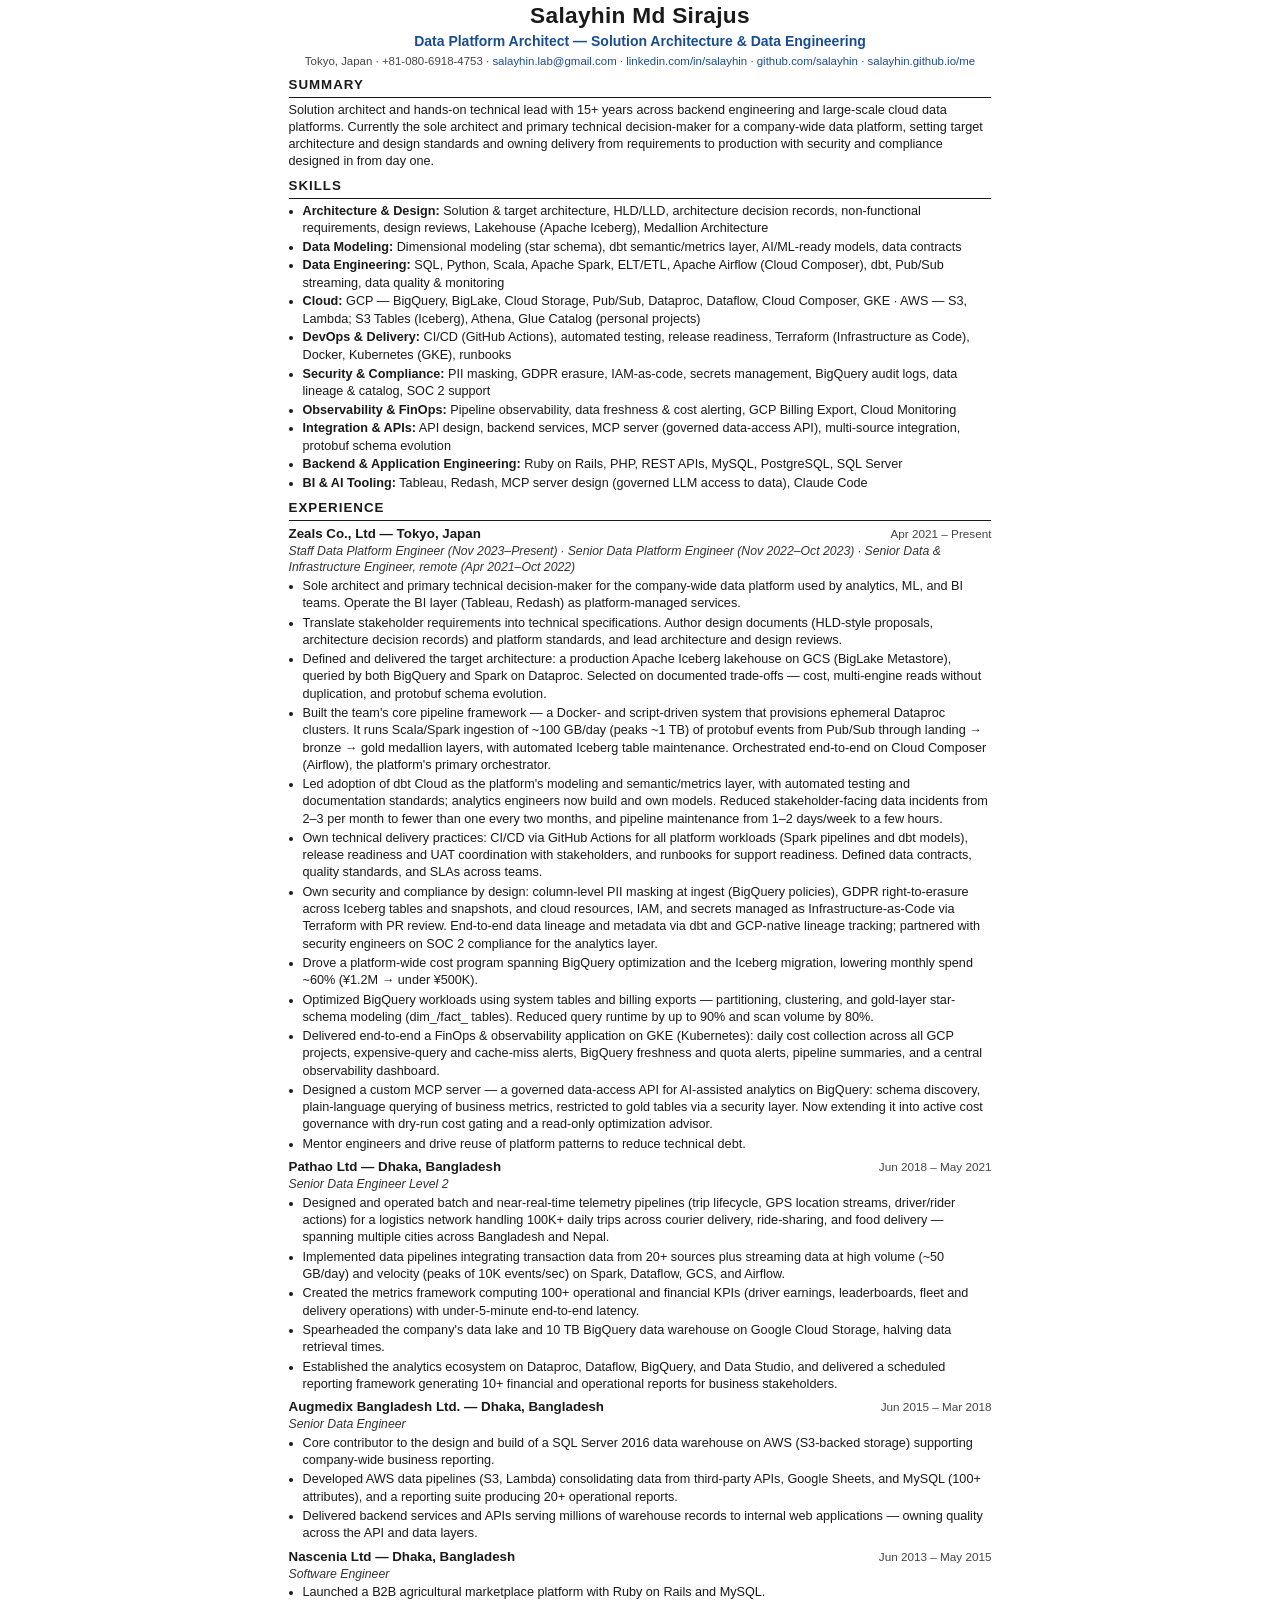
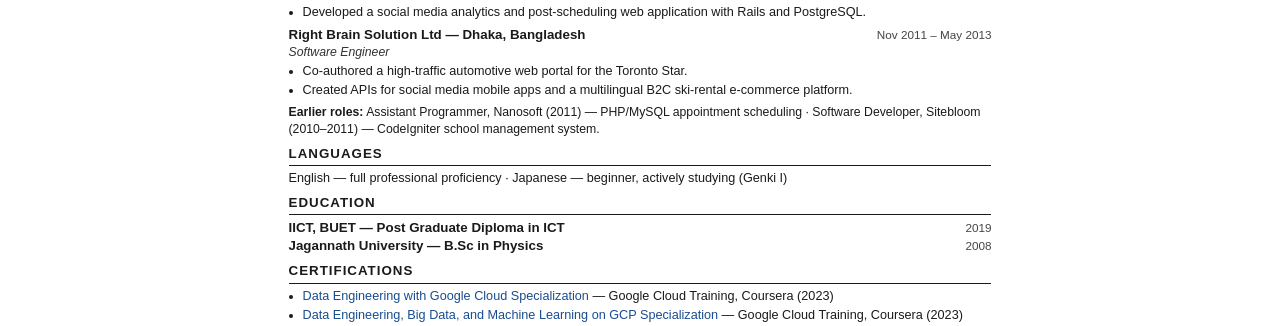
==== commit fdefc373: "Resume Updated" ====
--- a/resume/resume.html
+++ b/resume/resume.html
@@ -71,9 +71,9 @@
     <li>Built the team's core pipeline framework — a Docker- and script-driven system that provisions ephemeral Dataproc clusters. It runs Scala/Spark ingestion of ~100 GB/day (peaks ~1 TB) of protobuf events from Pub/Sub through landing → bronze → gold medallion layers, with automated Iceberg table maintenance. Orchestrated end-to-end on Cloud Composer (Airflow), the platform's primary orchestrator.</li>
     <li>Led adoption of dbt Cloud as the platform's modeling and semantic/metrics layer, with automated testing and documentation standards; analytics engineers now build and own models. Reduced stakeholder-facing data incidents from 2–3 per month to fewer than one every two months, and pipeline maintenance from 1–2 days/week to a few hours.</li>
     <li>Own technical delivery practices: CI/CD via GitHub Actions for all platform workloads (Spark pipelines and dbt models), release readiness and UAT coordination with stakeholders, and runbooks for support readiness. Defined data contracts, quality standards, and SLAs across teams.</li>
+    <li>Own security and compliance by design: column-level PII masking at ingest (BigQuery policies), GDPR right-to-erasure across Iceberg tables and snapshots, and cloud resources, IAM, and secrets managed as Infrastructure-as-Code via Terraform with PR review. End-to-end data lineage and metadata via dbt and GCP-native lineage tracking; partnered with security engineers on SOC 2 compliance for the analytics layer.</li>
     <li>Drove a platform-wide cost program spanning BigQuery optimization and the Iceberg migration, lowering monthly spend ~60% (¥1.2M → under ¥500K).</li>
     <li>Optimized BigQuery workloads using system tables and billing exports — partitioning, clustering, and gold-layer star-schema modeling (dim_/fact_ tables). Reduced query runtime by up to 90% and scan volume by 80%.</li>
-    <li>Own security and compliance by design: column-level PII masking at ingest (BigQuery policies), GDPR right-to-erasure across Iceberg tables and snapshots, and cloud resources, IAM, and secrets managed as Infrastructure-as-Code via Terraform with PR review. End-to-end data lineage and metadata via dbt and GCP-native lineage tracking; partnered with security engineers on SOC 2 compliance for the analytics layer.</li>
     <li>Delivered end-to-end a FinOps &amp; observability application on GKE (Kubernetes): daily cost collection across all GCP projects, expensive-query and cache-miss alerts, BigQuery freshness and quota alerts, pipeline summaries, and a central observability dashboard.</li>
     <li>Designed a custom MCP server — a governed data-access API for AI-assisted analytics on BigQuery: schema discovery, plain-language querying of business metrics, restricted to gold tables via a security layer. Now extending it into active cost governance with dry-run cost gating and a read-only optimization advisor.</li>
     <li>Mentor engineers and drive reuse of platform patterns to reduce technical debt.</li>
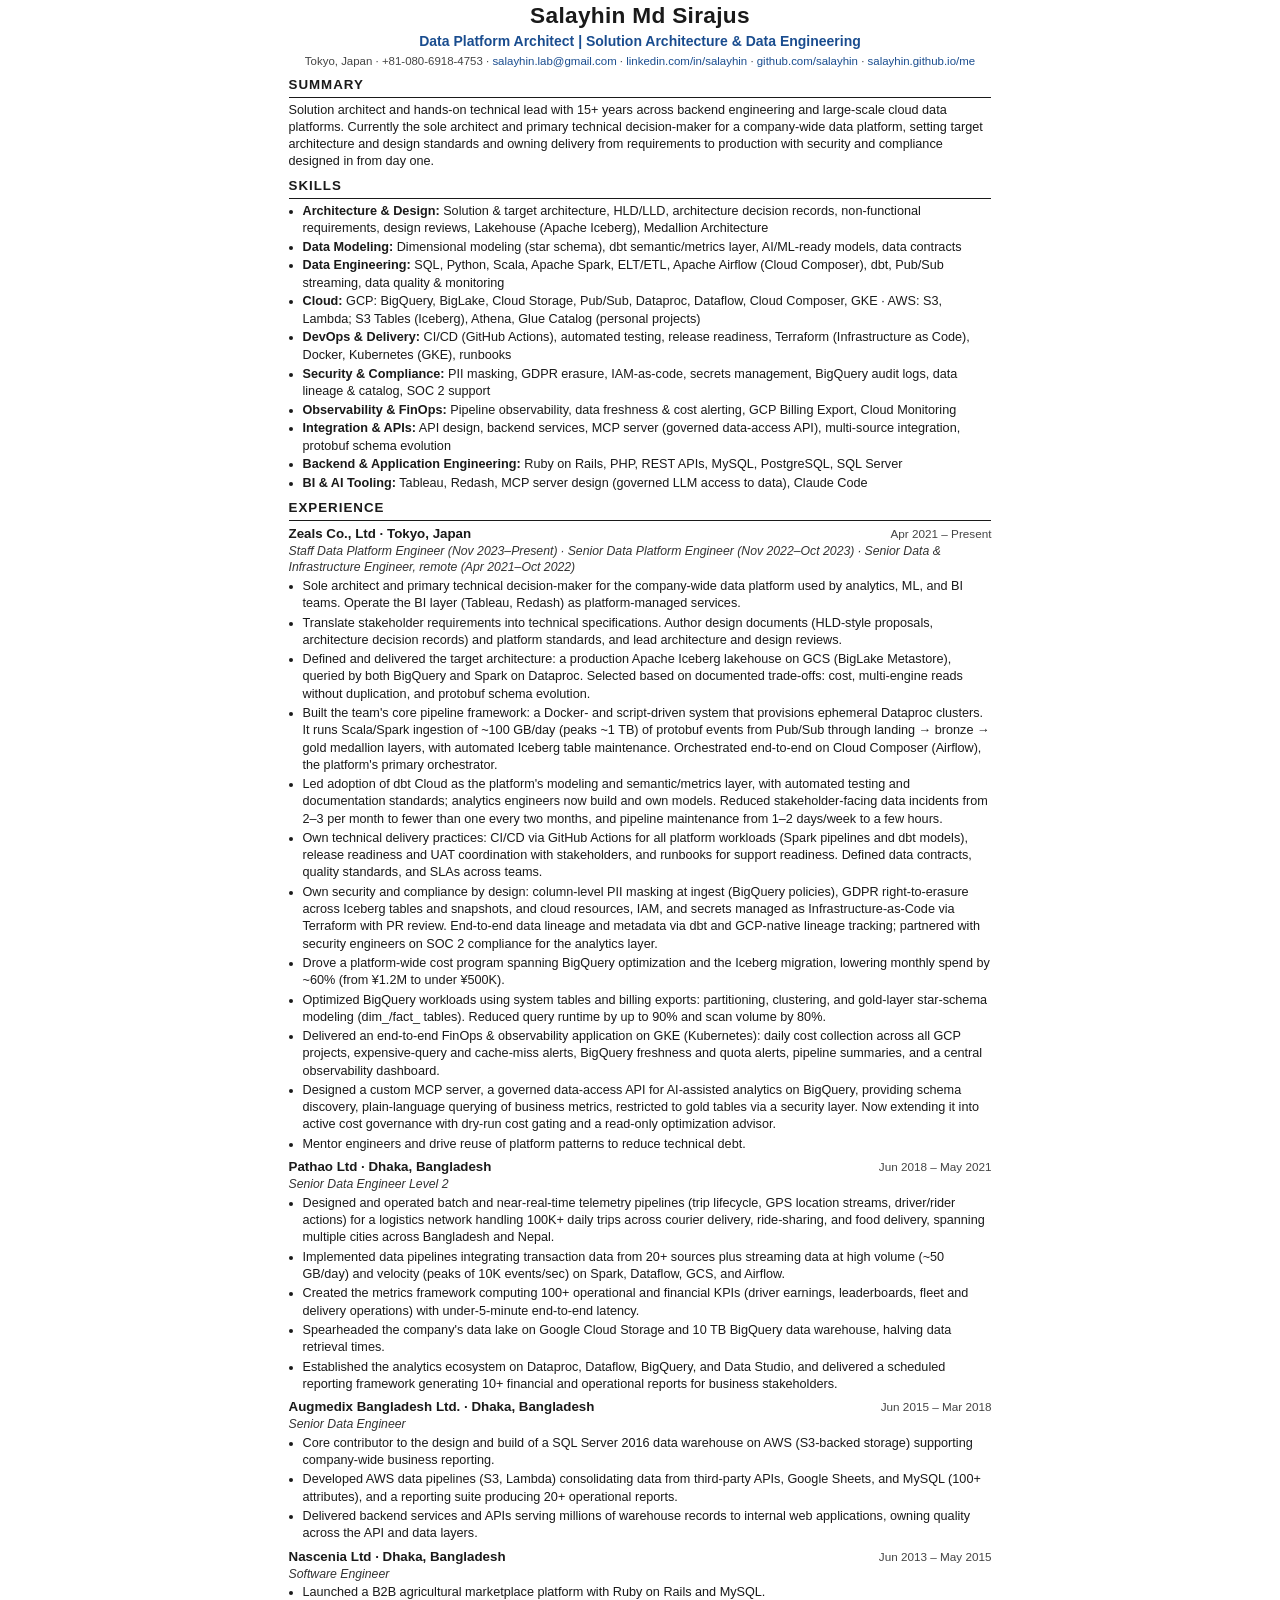
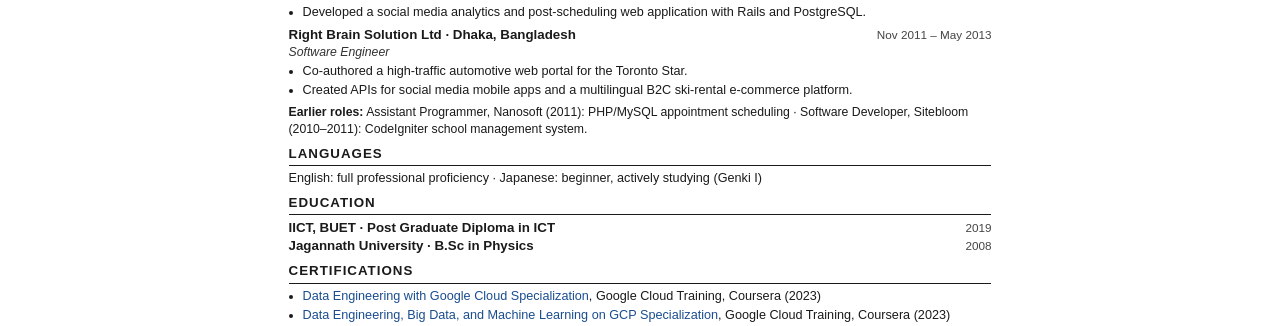
==== commit c0856e51: "Resume Updated" ====
--- a/resume/resume.html
+++ b/resume/resume.html
@@ -2,7 +2,7 @@
 <html lang="en">
 <head>
 <meta charset="UTF-8">
-<title>Salayhin Md Sirajus — Data Platform Architect</title>
+<title>Salayhin Md Sirajus | Data Platform Architect</title>
 <style>
   @page { size: A4; margin: 11mm 14mm; }
   * { margin: 0; padding: 0; box-sizing: border-box; }
@@ -36,7 +36,7 @@
 <body>
 
 <h1>Salayhin Md Sirajus</h1>
-<div class="tagline">Data Platform Architect — Solution Architecture &amp; Data Engineering</div>
+<div class="tagline">Data Platform Architect | Solution Architecture &amp; Data Engineering</div>
 <div class="contact-line">
   <span>Tokyo, Japan</span> · <span>+81-080-6918-4753</span> · <span><a href="mailto:salayhin.lab@gmail.com">salayhin.lab@gmail.com</a></span> ·
   <span><a href="https://linkedin.com/in/salayhin">linkedin.com/in/salayhin</a></span> · <span><a href="https://github.com/salayhin">github.com/salayhin</a></span> · <span><a href="https://salayhin.github.io/me/">salayhin.github.io/me</a></span>
@@ -50,7 +50,7 @@
   <li><strong>Architecture &amp; Design:</strong> Solution &amp; target architecture, HLD/LLD, architecture decision records, non-functional requirements, design reviews, Lakehouse (Apache Iceberg), Medallion Architecture</li>
   <li><strong>Data Modeling:</strong> Dimensional modeling (star schema), dbt semantic/metrics layer, AI/ML-ready models, data contracts</li>
   <li><strong>Data Engineering:</strong> SQL, Python, Scala, Apache Spark, ELT/ETL, Apache Airflow (Cloud Composer), dbt, Pub/Sub streaming, data quality &amp; monitoring</li>
-  <li><strong>Cloud:</strong> GCP — BigQuery, BigLake, Cloud Storage, Pub/Sub, Dataproc, Dataflow, Cloud Composer, GKE · AWS — S3, Lambda; S3 Tables (Iceberg), Athena, Glue Catalog (personal projects)</li>
+  <li><strong>Cloud:</strong> GCP: BigQuery, BigLake, Cloud Storage, Pub/Sub, Dataproc, Dataflow, Cloud Composer, GKE · AWS: S3, Lambda; S3 Tables (Iceberg), Athena, Glue Catalog (personal projects)</li>
   <li><strong>DevOps &amp; Delivery:</strong> CI/CD (GitHub Actions), automated testing, release readiness, Terraform (Infrastructure as Code), Docker, Kubernetes (GKE), runbooks</li>
   <li><strong>Security &amp; Compliance:</strong> PII masking, GDPR erasure, IAM-as-code, secrets management, BigQuery audit logs, data lineage &amp; catalog, SOC 2 support</li>
   <li><strong>Observability &amp; FinOps:</strong> Pipeline observability, data freshness &amp; cost alerting, GCP Billing Export, Cloud Monitoring</li>
@@ -62,48 +62,48 @@
 <h2>Experience</h2>
 
 <div class="job">
-  <div class="job-head"><h3>Zeals Co., Ltd — Tokyo, Japan</h3><span class="dates">Apr 2021 – Present</span></div>
+  <div class="job-head"><h3>Zeals Co., Ltd · Tokyo, Japan</h3><span class="dates">Apr 2021 – Present</span></div>
   <div class="org">Staff Data Platform Engineer (Nov 2023–Present) · Senior Data Platform Engineer (Nov 2022–Oct 2023) · Senior Data &amp; Infrastructure Engineer, remote (Apr 2021–Oct 2022)</div>
   <ul>
     <li>Sole architect and primary technical decision-maker for the company-wide data platform used by analytics, ML, and BI teams. Operate the BI layer (Tableau, Redash) as platform-managed services.</li>
     <li>Translate stakeholder requirements into technical specifications. Author design documents (HLD-style proposals, architecture decision records) and platform standards, and lead architecture and design reviews.</li>
-    <li>Defined and delivered the target architecture: a production Apache Iceberg lakehouse on GCS (BigLake Metastore), queried by both BigQuery and Spark on Dataproc. Selected on documented trade-offs — cost, multi-engine reads without duplication, and protobuf schema evolution.</li>
-    <li>Built the team's core pipeline framework — a Docker- and script-driven system that provisions ephemeral Dataproc clusters. It runs Scala/Spark ingestion of ~100 GB/day (peaks ~1 TB) of protobuf events from Pub/Sub through landing → bronze → gold medallion layers, with automated Iceberg table maintenance. Orchestrated end-to-end on Cloud Composer (Airflow), the platform's primary orchestrator.</li>
+    <li>Defined and delivered the target architecture: a production Apache Iceberg lakehouse on GCS (BigLake Metastore), queried by both BigQuery and Spark on Dataproc. Selected based on documented trade-offs: cost, multi-engine reads without duplication, and protobuf schema evolution.</li>
+    <li>Built the team's core pipeline framework: a Docker- and script-driven system that provisions ephemeral Dataproc clusters. It runs Scala/Spark ingestion of ~100 GB/day (peaks ~1 TB) of protobuf events from Pub/Sub through landing → bronze → gold medallion layers, with automated Iceberg table maintenance. Orchestrated end-to-end on Cloud Composer (Airflow), the platform's primary orchestrator.</li>
     <li>Led adoption of dbt Cloud as the platform's modeling and semantic/metrics layer, with automated testing and documentation standards; analytics engineers now build and own models. Reduced stakeholder-facing data incidents from 2–3 per month to fewer than one every two months, and pipeline maintenance from 1–2 days/week to a few hours.</li>
     <li>Own technical delivery practices: CI/CD via GitHub Actions for all platform workloads (Spark pipelines and dbt models), release readiness and UAT coordination with stakeholders, and runbooks for support readiness. Defined data contracts, quality standards, and SLAs across teams.</li>
     <li>Own security and compliance by design: column-level PII masking at ingest (BigQuery policies), GDPR right-to-erasure across Iceberg tables and snapshots, and cloud resources, IAM, and secrets managed as Infrastructure-as-Code via Terraform with PR review. End-to-end data lineage and metadata via dbt and GCP-native lineage tracking; partnered with security engineers on SOC 2 compliance for the analytics layer.</li>
-    <li>Drove a platform-wide cost program spanning BigQuery optimization and the Iceberg migration, lowering monthly spend ~60% (¥1.2M → under ¥500K).</li>
-    <li>Optimized BigQuery workloads using system tables and billing exports — partitioning, clustering, and gold-layer star-schema modeling (dim_/fact_ tables). Reduced query runtime by up to 90% and scan volume by 80%.</li>
-    <li>Delivered end-to-end a FinOps &amp; observability application on GKE (Kubernetes): daily cost collection across all GCP projects, expensive-query and cache-miss alerts, BigQuery freshness and quota alerts, pipeline summaries, and a central observability dashboard.</li>
-    <li>Designed a custom MCP server — a governed data-access API for AI-assisted analytics on BigQuery: schema discovery, plain-language querying of business metrics, restricted to gold tables via a security layer. Now extending it into active cost governance with dry-run cost gating and a read-only optimization advisor.</li>
+    <li>Drove a platform-wide cost program spanning BigQuery optimization and the Iceberg migration, lowering monthly spend by ~60% (from ¥1.2M to under ¥500K).</li>
+    <li>Optimized BigQuery workloads using system tables and billing exports: partitioning, clustering, and gold-layer star-schema modeling (dim_/fact_ tables). Reduced query runtime by up to 90% and scan volume by 80%.</li>
+    <li>Delivered an end-to-end FinOps &amp; observability application on GKE (Kubernetes): daily cost collection across all GCP projects, expensive-query and cache-miss alerts, BigQuery freshness and quota alerts, pipeline summaries, and a central observability dashboard.</li>
+    <li>Designed a custom MCP server, a governed data-access API for AI-assisted analytics on BigQuery, providing schema discovery, plain-language querying of business metrics, restricted to gold tables via a security layer. Now extending it into active cost governance with dry-run cost gating and a read-only optimization advisor.</li>
     <li>Mentor engineers and drive reuse of platform patterns to reduce technical debt.</li>
   </ul>
 </div>
 
 <div class="job nobreak">
-  <div class="job-head"><h3>Pathao Ltd — Dhaka, Bangladesh</h3><span class="dates">Jun 2018 – May 2021</span></div>
+  <div class="job-head"><h3>Pathao Ltd · Dhaka, Bangladesh</h3><span class="dates">Jun 2018 – May 2021</span></div>
   <div class="org">Senior Data Engineer Level 2</div>
   <ul>
-    <li>Designed and operated batch and near-real-time telemetry pipelines (trip lifecycle, GPS location streams, driver/rider actions) for a logistics network handling 100K+ daily trips across courier delivery, ride-sharing, and food delivery — spanning multiple cities across Bangladesh and Nepal.</li>
+    <li>Designed and operated batch and near-real-time telemetry pipelines (trip lifecycle, GPS location streams, driver/rider actions) for a logistics network handling 100K+ daily trips across courier delivery, ride-sharing, and food delivery, spanning multiple cities across Bangladesh and Nepal.</li>
     <li>Implemented data pipelines integrating transaction data from 20+ sources plus streaming data at high volume (~50 GB/day) and velocity (peaks of 10K events/sec) on Spark, Dataflow, GCS, and Airflow.</li>
     <li>Created the metrics framework computing 100+ operational and financial KPIs (driver earnings, leaderboards, fleet and delivery operations) with under-5-minute end-to-end latency.</li>
-    <li>Spearheaded the company's data lake and 10 TB BigQuery data warehouse on Google Cloud Storage, halving data retrieval times.</li>
+    <li>Spearheaded the company's data lake on Google Cloud Storage and 10 TB BigQuery data warehouse, halving data retrieval times.</li>
     <li>Established the analytics ecosystem on Dataproc, Dataflow, BigQuery, and Data Studio, and delivered a scheduled reporting framework generating 10+ financial and operational reports for business stakeholders.</li>
   </ul>
 </div>
 
 <div class="job nobreak">
-  <div class="job-head"><h3>Augmedix Bangladesh Ltd. — Dhaka, Bangladesh</h3><span class="dates">Jun 2015 – Mar 2018</span></div>
+  <div class="job-head"><h3>Augmedix Bangladesh Ltd. · Dhaka, Bangladesh</h3><span class="dates">Jun 2015 – Mar 2018</span></div>
   <div class="org">Senior Data Engineer</div>
   <ul>
     <li>Core contributor to the design and build of a SQL Server 2016 data warehouse on AWS (S3-backed storage) supporting company-wide business reporting.</li>
     <li>Developed AWS data pipelines (S3, Lambda) consolidating data from third-party APIs, Google Sheets, and MySQL (100+ attributes), and a reporting suite producing 20+ operational reports.</li>
-    <li>Delivered backend services and APIs serving millions of warehouse records to internal web applications — owning quality across the API and data layers.</li>
+    <li>Delivered backend services and APIs serving millions of warehouse records to internal web applications, owning quality across the API and data layers.</li>
   </ul>
 </div>
 
 <div class="job nobreak">
-  <div class="job-head"><h3>Nascenia Ltd — Dhaka, Bangladesh</h3><span class="dates">Jun 2013 – May 2015</span></div>
+  <div class="job-head"><h3>Nascenia Ltd · Dhaka, Bangladesh</h3><span class="dates">Jun 2013 – May 2015</span></div>
   <div class="org">Software Engineer</div>
   <ul>
     <li>Launched a B2B agricultural marketplace platform with Ruby on Rails and MySQL.</li>
@@ -112,7 +112,7 @@
 </div>
 
 <div class="job nobreak">
-  <div class="job-head"><h3>Right Brain Solution Ltd — Dhaka, Bangladesh</h3><span class="dates">Nov 2011 – May 2013</span></div>
+  <div class="job-head"><h3>Right Brain Solution Ltd · Dhaka, Bangladesh</h3><span class="dates">Nov 2011 – May 2013</span></div>
   <div class="org">Software Engineer</div>
   <ul>
     <li>Co-authored a high-traffic automotive web portal for the Toronto Star.</li>
@@ -120,19 +120,19 @@
   </ul>
 </div>
 
-<p class="earlier"><strong>Earlier roles:</strong> Assistant Programmer, Nanosoft (2011) — PHP/MySQL appointment scheduling · Software Developer, Sitebloom (2010–2011) — CodeIgniter school management system.</p>
+<p class="earlier"><strong>Earlier roles:</strong> Assistant Programmer, Nanosoft (2011): PHP/MySQL appointment scheduling · Software Developer, Sitebloom (2010–2011): CodeIgniter school management system.</p>
 
 <h2>Languages</h2>
-<p>English — full professional proficiency · Japanese — beginner, actively studying (Genki I)</p>
+<p>English: full professional proficiency · Japanese: beginner, actively studying (Genki I)</p>
 
 <h2>Education</h2>
-<div class="job-head"><h3>IICT, BUET — Post Graduate Diploma in ICT</h3><span class="dates">2019</span></div>
-<div class="job-head"><h3>Jagannath University — B.Sc in Physics</h3><span class="dates">2008</span></div>
+<div class="job-head"><h3>IICT, BUET · Post Graduate Diploma in ICT</h3><span class="dates">2019</span></div>
+<div class="job-head"><h3>Jagannath University · B.Sc in Physics</h3><span class="dates">2008</span></div>
 
 <h2>Certifications</h2>
 <ul>
-  <li><a href="https://www.coursera.org/account/accomplishments/specialization/certificate/MQRYP6DEBYBE">Data Engineering with Google Cloud Specialization</a> — Google Cloud Training, Coursera (2023)</li>
-  <li><a href="https://www.coursera.org/account/accomplishments/specialization/certificate/AAQ4TJYJCSDY">Data Engineering, Big Data, and Machine Learning on GCP Specialization</a> — Google Cloud Training, Coursera (2023)</li>
+  <li><a href="https://www.coursera.org/account/accomplishments/specialization/certificate/MQRYP6DEBYBE">Data Engineering with Google Cloud Specialization</a>, Google Cloud Training, Coursera (2023)</li>
+  <li><a href="https://www.coursera.org/account/accomplishments/specialization/certificate/AAQ4TJYJCSDY">Data Engineering, Big Data, and Machine Learning on GCP Specialization</a>, Google Cloud Training, Coursera (2023)</li>
 </ul>
 
 </body>
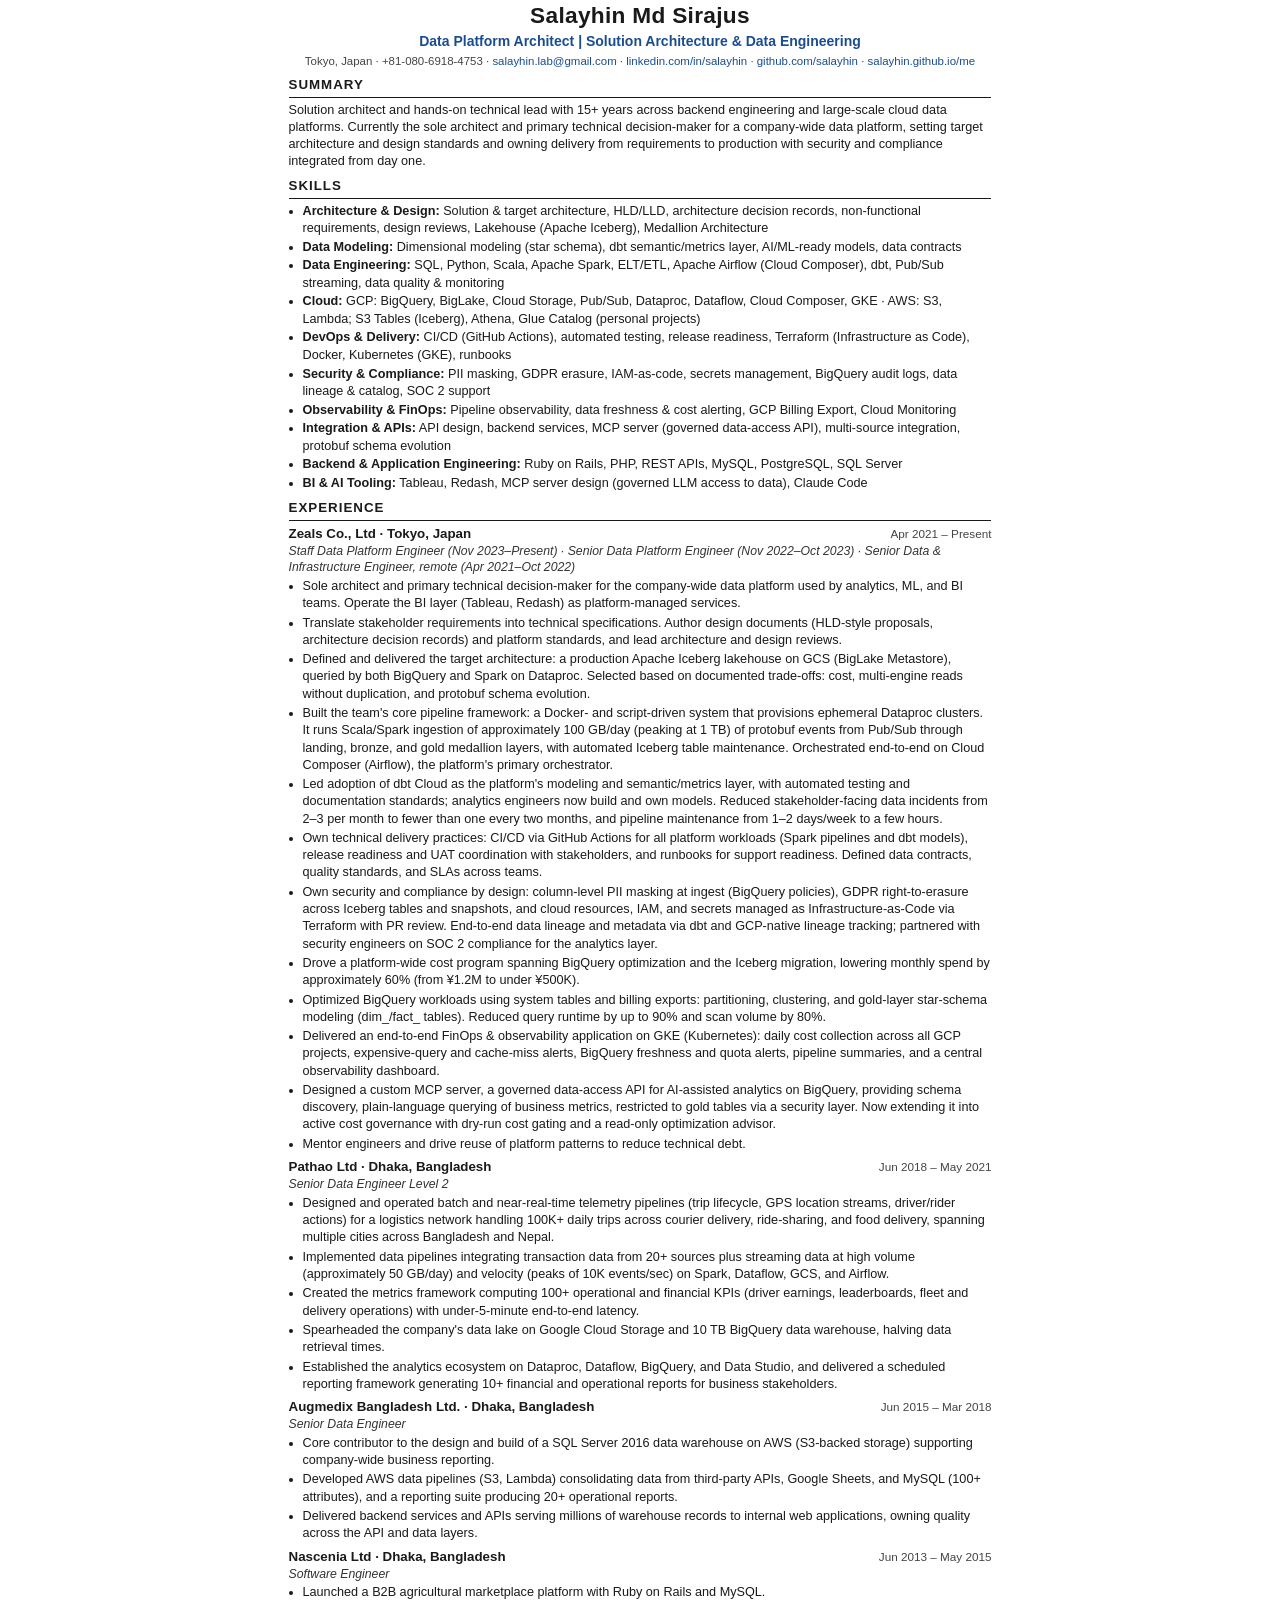
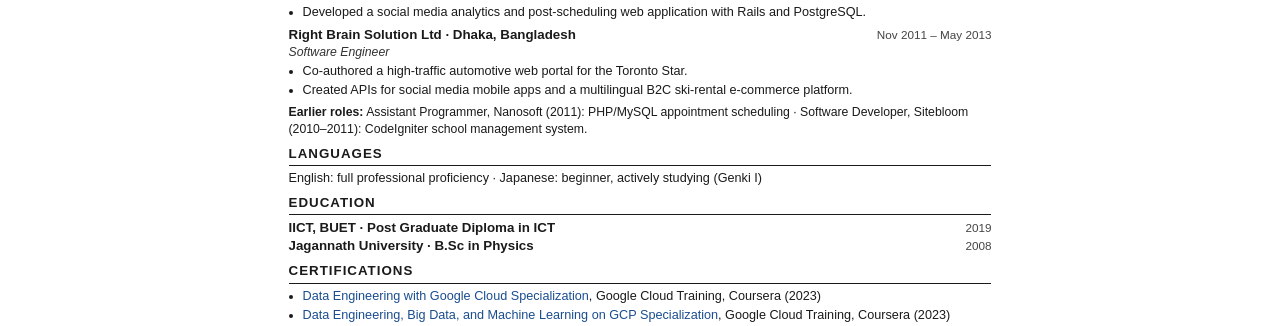
==== commit ee94b278: "Resume Updated" ====
--- a/resume/resume.html
+++ b/resume/resume.html
@@ -43,7 +43,7 @@
 </div>
 
 <h2>Summary</h2>
-<p>Solution architect and hands-on technical lead with 15+ years across backend engineering and large-scale cloud data platforms. Currently the sole architect and primary technical decision-maker for a company-wide data platform, setting target architecture and design standards and owning delivery from requirements to production with security and compliance designed in from day one.</p>
+<p>Solution architect and hands-on technical lead with 15+ years across backend engineering and large-scale cloud data platforms. Currently the sole architect and primary technical decision-maker for a company-wide data platform, setting target architecture and design standards and owning delivery from requirements to production with security and compliance integrated from day one.</p>
 
 <h2>Skills</h2>
 <ul class="skills-list">
@@ -68,11 +68,11 @@
     <li>Sole architect and primary technical decision-maker for the company-wide data platform used by analytics, ML, and BI teams. Operate the BI layer (Tableau, Redash) as platform-managed services.</li>
     <li>Translate stakeholder requirements into technical specifications. Author design documents (HLD-style proposals, architecture decision records) and platform standards, and lead architecture and design reviews.</li>
     <li>Defined and delivered the target architecture: a production Apache Iceberg lakehouse on GCS (BigLake Metastore), queried by both BigQuery and Spark on Dataproc. Selected based on documented trade-offs: cost, multi-engine reads without duplication, and protobuf schema evolution.</li>
-    <li>Built the team's core pipeline framework: a Docker- and script-driven system that provisions ephemeral Dataproc clusters. It runs Scala/Spark ingestion of ~100 GB/day (peaks ~1 TB) of protobuf events from Pub/Sub through landing → bronze → gold medallion layers, with automated Iceberg table maintenance. Orchestrated end-to-end on Cloud Composer (Airflow), the platform's primary orchestrator.</li>
+    <li>Built the team's core pipeline framework: a Docker- and script-driven system that provisions ephemeral Dataproc clusters. It runs Scala/Spark ingestion of approximately 100 GB/day (peaking at 1 TB) of protobuf events from Pub/Sub through landing, bronze, and gold medallion layers, with automated Iceberg table maintenance. Orchestrated end-to-end on Cloud Composer (Airflow), the platform's primary orchestrator.</li>
     <li>Led adoption of dbt Cloud as the platform's modeling and semantic/metrics layer, with automated testing and documentation standards; analytics engineers now build and own models. Reduced stakeholder-facing data incidents from 2–3 per month to fewer than one every two months, and pipeline maintenance from 1–2 days/week to a few hours.</li>
     <li>Own technical delivery practices: CI/CD via GitHub Actions for all platform workloads (Spark pipelines and dbt models), release readiness and UAT coordination with stakeholders, and runbooks for support readiness. Defined data contracts, quality standards, and SLAs across teams.</li>
     <li>Own security and compliance by design: column-level PII masking at ingest (BigQuery policies), GDPR right-to-erasure across Iceberg tables and snapshots, and cloud resources, IAM, and secrets managed as Infrastructure-as-Code via Terraform with PR review. End-to-end data lineage and metadata via dbt and GCP-native lineage tracking; partnered with security engineers on SOC 2 compliance for the analytics layer.</li>
-    <li>Drove a platform-wide cost program spanning BigQuery optimization and the Iceberg migration, lowering monthly spend by ~60% (from ¥1.2M to under ¥500K).</li>
+    <li>Drove a platform-wide cost program spanning BigQuery optimization and the Iceberg migration, lowering monthly spend by approximately 60% (from ¥1.2M to under ¥500K).</li>
     <li>Optimized BigQuery workloads using system tables and billing exports: partitioning, clustering, and gold-layer star-schema modeling (dim_/fact_ tables). Reduced query runtime by up to 90% and scan volume by 80%.</li>
     <li>Delivered an end-to-end FinOps &amp; observability application on GKE (Kubernetes): daily cost collection across all GCP projects, expensive-query and cache-miss alerts, BigQuery freshness and quota alerts, pipeline summaries, and a central observability dashboard.</li>
     <li>Designed a custom MCP server, a governed data-access API for AI-assisted analytics on BigQuery, providing schema discovery, plain-language querying of business metrics, restricted to gold tables via a security layer. Now extending it into active cost governance with dry-run cost gating and a read-only optimization advisor.</li>
@@ -85,7 +85,7 @@
   <div class="org">Senior Data Engineer Level 2</div>
   <ul>
     <li>Designed and operated batch and near-real-time telemetry pipelines (trip lifecycle, GPS location streams, driver/rider actions) for a logistics network handling 100K+ daily trips across courier delivery, ride-sharing, and food delivery, spanning multiple cities across Bangladesh and Nepal.</li>
-    <li>Implemented data pipelines integrating transaction data from 20+ sources plus streaming data at high volume (~50 GB/day) and velocity (peaks of 10K events/sec) on Spark, Dataflow, GCS, and Airflow.</li>
+    <li>Implemented data pipelines integrating transaction data from 20+ sources plus streaming data at high volume (approximately 50 GB/day) and velocity (peaks of 10K events/sec) on Spark, Dataflow, GCS, and Airflow.</li>
     <li>Created the metrics framework computing 100+ operational and financial KPIs (driver earnings, leaderboards, fleet and delivery operations) with under-5-minute end-to-end latency.</li>
     <li>Spearheaded the company's data lake on Google Cloud Storage and 10 TB BigQuery data warehouse, halving data retrieval times.</li>
     <li>Established the analytics ecosystem on Dataproc, Dataflow, BigQuery, and Data Studio, and delivered a scheduled reporting framework generating 10+ financial and operational reports for business stakeholders.</li>
